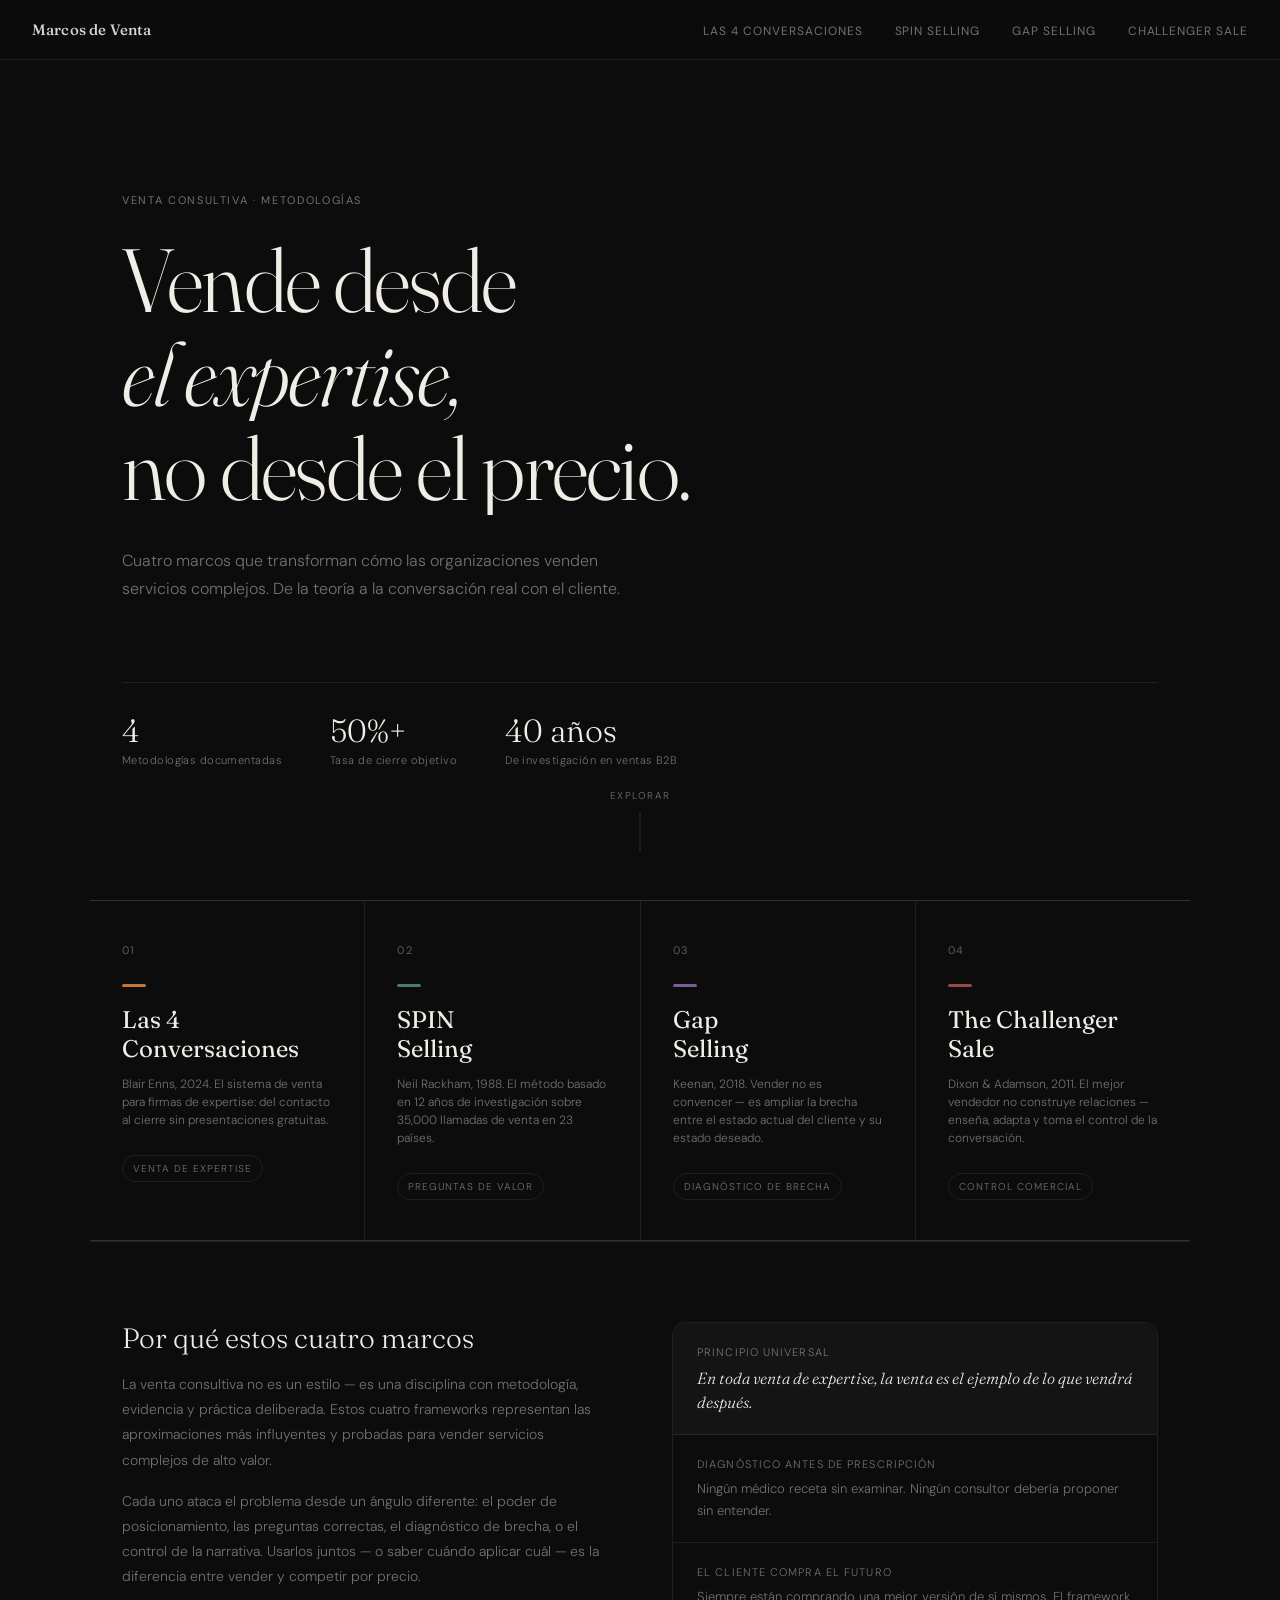
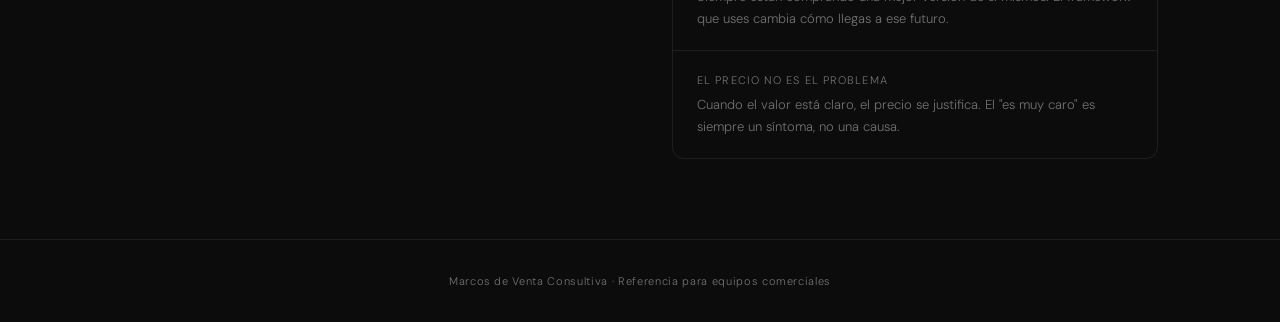
==== index.html @ 7e88c809 "Initial commit: 4 sales frameworks site" ====
<!DOCTYPE html>
<html lang="es">
<head>
<meta charset="UTF-8">
<meta name="viewport" content="width=device-width, initial-scale=1.0">
<title>Marcos de Venta Consultiva</title>
<link rel="stylesheet" href="styles.css">
<style>
.hero-line { display: block; overflow: hidden; }
@keyframes reveal { from { transform: translateY(100%); opacity: 0; } to { transform: translateY(0); opacity: 1; } }
.hero h1 .line1 { animation: reveal 0.9s cubic-bezier(0.16,1,0.3,1) 0.1s both; }
.hero h1 .line2 { animation: reveal 0.9s cubic-bezier(0.16,1,0.3,1) 0.25s both; }
.hero-desc { animation: reveal 0.9s cubic-bezier(0.16,1,0.3,1) 0.4s both; }
.frameworks-grid { animation: reveal 0.9s cubic-bezier(0.16,1,0.3,1) 0.5s both; }
@keyframes fadein { from { opacity: 0; } to { opacity: 1; } }
.hero-eyebrow { animation: fadein 1s ease 0s both; }
.c1 { background: #C4763A; }
.c2 { background: #4A7C6F; }
.c3 { background: #7C5C9A; }
.c4 { background: #A04444; }
.stat-row { display: flex; gap: 3rem; margin-top: 2rem; padding-top: 2rem; border-top: 1px solid var(--border); }
.stat-item {}
.stat-val { font-family: var(--font-display); font-size: 2rem; font-weight: 300; line-height: 1; margin-bottom: 4px; }
.stat-desc { font-size: 11px; color: var(--muted); letter-spacing: 0.04em; }
.scroll-hint { position: absolute; bottom: 3rem; left: 50%; transform: translateX(-50%); font-size: 10px; letter-spacing: 0.15em; text-transform: uppercase; color: var(--muted); display: flex; flex-direction: column; align-items: center; gap: 8px; animation: fadein 2s ease 1.5s both; }
.scroll-hint::after { content: ''; width: 1px; height: 40px; background: var(--faint); }
.intro-section { max-width: 1100px; margin: 0 auto; padding: 5rem 2rem; border-top: 1px solid var(--border); display: grid; grid-template-columns: 1fr 1fr; gap: 4rem; align-items: start; }
@media(max-width:700px){.intro-section{grid-template-columns:1fr;gap:2rem;}.stat-row{flex-direction:column;gap:1.5rem;}}
</style>
</head>
<body>
<nav>
  <span class="nav-logo">Marcos de Venta</span>
  <ul class="nav-links">
    <li><a href="4-conversaciones.html">Las 4 Conversaciones</a></li>
    <li><a href="spin.html">SPIN Selling</a></li>
    <li><a href="gap-selling.html">Gap Selling</a></li>
    <li><a href="challenger-sale.html">Challenger Sale</a></li>
  </ul>
</nav>
<main>
  <section class="hero">
    <p class="hero-eyebrow">Venta consultiva · Metodologías</p>
    <h1>
      <span class="hero-line"><span class="line1">Vende desde</span></span>
      <span class="hero-line"><span class="line2"><em>el expertise,</em></span></span>
      <span class="hero-line"><span class="line2">no desde el precio.</span></span>
    </h1>
    <p class="hero-desc">Cuatro marcos que transforman cómo las organizaciones venden servicios complejos. De la teoría a la conversación real con el cliente.</p>
    <div class="stat-row">
      <div class="stat-item"><div class="stat-val">4</div><div class="stat-desc">Metodologías documentadas</div></div>
      <div class="stat-item"><div class="stat-val">50%+</div><div class="stat-desc">Tasa de cierre objetivo</div></div>
      <div class="stat-item"><div class="stat-val">40 años</div><div class="stat-desc">De investigación en ventas B2B</div></div>
    </div>
    <span class="scroll-hint">Explorar</span>
  </section>

  <div class="frameworks-grid" style="max-width:1100px;margin:0 auto 0;border-left:none;border-right:none;border-radius:0;border-top:1px solid var(--border);border-bottom:1px solid var(--border);">
    <a class="framework-card" href="4-conversaciones.html">
      <p class="card-num">01</p>
      <div class="card-accent c1"></div>
      <h2 class="card-title">Las 4<br>Conversaciones</h2>
      <p class="card-subtitle">Blair Enns, 2024. El sistema de venta para firmas de expertise: del contacto al cierre sin presentaciones gratuitas.</p>
      <span class="card-tag">Venta de expertise</span>
    </a>
    <a class="framework-card" href="spin.html">
      <p class="card-num">02</p>
      <div class="card-accent c2"></div>
      <h2 class="card-title">SPIN<br>Selling</h2>
      <p class="card-subtitle">Neil Rackham, 1988. El método basado en 12 años de investigación sobre 35,000 llamadas de venta en 23 países.</p>
      <span class="card-tag">Preguntas de valor</span>
    </a>
    <a class="framework-card" href="gap-selling.html">
      <p class="card-num">03</p>
      <div class="card-accent c3"></div>
      <h2 class="card-title">Gap<br>Selling</h2>
      <p class="card-subtitle">Keenan, 2018. Vender no es convencer — es ampliar la brecha entre el estado actual del cliente y su estado deseado.</p>
      <span class="card-tag">Diagnóstico de brecha</span>
    </a>
    <a class="framework-card" href="challenger-sale.html">
      <p class="card-num">04</p>
      <div class="card-accent c4"></div>
      <h2 class="card-title">The Challenger<br>Sale</h2>
      <p class="card-subtitle">Dixon & Adamson, 2011. El mejor vendedor no construye relaciones — enseña, adapta y toma el control de la conversación.</p>
      <span class="card-tag">Control comercial</span>
    </a>
  </div>

  <section class="intro-section">
    <div>
      <h2 style="font-family:var(--font-display);font-size:1.75rem;font-weight:300;line-height:1.2;margin-bottom:1rem;">Por qué estos cuatro marcos</h2>
      <p class="prose">La venta consultiva no es un estilo — es una disciplina con metodología, evidencia y práctica deliberada. Estos cuatro frameworks representan las aproximaciones más influyentes y probadas para vender servicios complejos de alto valor.</p>
      <p class="prose">Cada uno ataca el problema desde un ángulo diferente: el poder de posicionamiento, las preguntas correctas, el diagnóstico de brecha, o el control de la narrativa. Usarlos juntos — o saber cuándo aplicar cuál — es la diferencia entre vender y competir por precio.</p>
    </div>
    <div>
      <div style="border:1px solid var(--border);border-radius:var(--radius-lg);overflow:hidden;">
        <div style="padding:1.25rem 1.5rem;border-bottom:1px solid var(--border);background:var(--bg2);">
          <p style="font-size:11px;letter-spacing:0.1em;text-transform:uppercase;color:var(--muted);margin-bottom:0.25rem;">Principio universal</p>
          <p style="font-family:var(--font-display);font-size:1rem;font-weight:300;font-style:italic;line-height:1.5;">En toda venta de expertise, la venta es el ejemplo de lo que vendrá después.</p>
        </div>
        <div style="padding:1.25rem 1.5rem;border-bottom:1px solid var(--border);">
          <p style="font-size:11px;letter-spacing:0.1em;text-transform:uppercase;color:var(--muted);margin-bottom:4px;">Diagnóstico antes de prescripción</p>
          <p style="font-size:13px;color:var(--muted);">Ningún médico receta sin examinar. Ningún consultor debería proponer sin entender.</p>
        </div>
        <div style="padding:1.25rem 1.5rem;border-bottom:1px solid var(--border);">
          <p style="font-size:11px;letter-spacing:0.1em;text-transform:uppercase;color:var(--muted);margin-bottom:4px;">El cliente compra el futuro</p>
          <p style="font-size:13px;color:var(--muted);">Siempre están comprando una mejor versión de sí mismos. El framework que uses cambia cómo llegas a ese futuro.</p>
        </div>
        <div style="padding:1.25rem 1.5rem;">
          <p style="font-size:11px;letter-spacing:0.1em;text-transform:uppercase;color:var(--muted);margin-bottom:4px;">El precio no es el problema</p>
          <p style="font-size:13px;color:var(--muted);">Cuando el valor está claro, el precio se justifica. El "es muy caro" es siempre un síntoma, no una causa.</p>
        </div>
      </div>
    </div>
  </section>
</main>
<footer>Marcos de Venta Consultiva · Referencia para equipos comerciales</footer>
</body>
</html>
---- styles.css ----
@import url('https://fonts.googleapis.com/css2?family=Fraunces:ital,opsz,wght@0,9..144,300;0,9..144,400;0,9..144,500;0,9..144,700;1,9..144,300;1,9..144,400&family=DM+Sans:wght@300;400;500&display=swap');

*, *::before, *::after { box-sizing: border-box; margin: 0; padding: 0; }

:root {
  --bg: #0C0C0C;
  --bg2: #141414;
  --bg3: #1C1C1C;
  --border: rgba(255,255,255,0.08);
  --text: #F0EDE6;
  --muted: rgba(240,237,230,0.45);
  --faint: rgba(240,237,230,0.15);
  --font-display: 'Fraunces', Georgia, serif;
  --font-body: 'DM Sans', system-ui, sans-serif;
  --radius: 6px;
  --radius-lg: 12px;
  --transition: 0.2s ease;
}

html { scroll-behavior: smooth; }

body {
  background: var(--bg);
  color: var(--text);
  font-family: var(--font-body);
  font-weight: 300;
  line-height: 1.7;
  min-height: 100vh;
  -webkit-font-smoothing: antialiased;
}

a { color: inherit; text-decoration: none; }

nav {
  position: fixed; top: 0; left: 0; right: 0; z-index: 100;
  background: rgba(12,12,12,0.92);
  backdrop-filter: blur(12px);
  border-bottom: 1px solid var(--border);
  padding: 0 2rem;
  height: 60px;
  display: flex; align-items: center; justify-content: space-between;
}

.nav-logo {
  font-family: var(--font-display);
  font-weight: 500;
  font-size: 15px;
  letter-spacing: 0.01em;
  opacity: 0.9;
}

.nav-links {
  display: flex; gap: 2rem; align-items: center;
  list-style: none;
}

.nav-links a {
  font-size: 12px;
  font-weight: 400;
  letter-spacing: 0.08em;
  text-transform: uppercase;
  color: var(--muted);
  transition: color var(--transition);
}
.nav-links a:hover, .nav-links a.active { color: var(--text); }

main { padding-top: 60px; }

.hero {
  min-height: calc(100vh - 60px);
  display: flex; flex-direction: column; justify-content: center;
  padding: 6rem 2rem;
  max-width: 1100px; margin: 0 auto;
  position: relative;
}

.hero-eyebrow {
  font-size: 11px;
  font-weight: 400;
  letter-spacing: 0.15em;
  text-transform: uppercase;
  color: var(--muted);
  margin-bottom: 1.5rem;
}

.hero h1 {
  font-family: var(--font-display);
  font-size: clamp(3rem, 7vw, 6.5rem);
  font-weight: 300;
  line-height: 1.05;
  letter-spacing: -0.02em;
  margin-bottom: 2rem;
  max-width: 900px;
}

.hero h1 em {
  font-style: italic;
  font-weight: 300;
}

.hero-desc {
  font-size: 16px;
  color: var(--muted);
  max-width: 540px;
  line-height: 1.7;
  margin-bottom: 3rem;
}

.divider {
  width: 40px; height: 1px;
  background: var(--faint);
  margin: 2rem 0;
}

.frameworks-grid {
  display: grid;
  grid-template-columns: repeat(auto-fit, minmax(240px, 1fr));
  gap: 1px;
  background: var(--border);
  border: 1px solid var(--border);
  border-radius: var(--radius-lg);
  overflow: hidden;
  margin: 4rem 0;
}

.framework-card {
  background: var(--bg);
  padding: 2.5rem 2rem;
  transition: background var(--transition);
  cursor: pointer;
  display: block;
}
.framework-card:hover { background: var(--bg2); }

.card-num {
  font-size: 11px;
  font-weight: 400;
  letter-spacing: 0.12em;
  text-transform: uppercase;
  margin-bottom: 1.5rem;
  opacity: 0.35;
}

.card-accent {
  width: 24px; height: 3px;
  border-radius: 2px;
  margin-bottom: 1.2rem;
}

.card-title {
  font-family: var(--font-display);
  font-size: 1.5rem;
  font-weight: 400;
  line-height: 1.2;
  margin-bottom: 0.75rem;
}

.card-subtitle {
  font-size: 12px;
  color: var(--muted);
  line-height: 1.5;
  margin-bottom: 1.5rem;
}

.card-tag {
  display: inline-block;
  font-size: 10px;
  letter-spacing: 0.1em;
  text-transform: uppercase;
  padding: 4px 10px;
  border-radius: 100px;
  border: 1px solid var(--border);
  color: var(--muted);
}

.page-hero {
  padding: 5rem 2rem 3rem;
  max-width: 900px; margin: 0 auto;
  border-bottom: 1px solid var(--border);
}

.page-eyebrow {
  font-size: 11px;
  font-weight: 400;
  letter-spacing: 0.15em;
  text-transform: uppercase;
  margin-bottom: 1rem;
}

.page-hero h1 {
  font-family: var(--font-display);
  font-size: clamp(2.5rem, 5vw, 4.5rem);
  font-weight: 300;
  line-height: 1.08;
  letter-spacing: -0.02em;
  margin-bottom: 1.5rem;
}

.page-hero h1 em { font-style: italic; }

.page-intro {
  font-size: 16px;
  color: var(--muted);
  max-width: 620px;
  line-height: 1.75;
}

.content {
  max-width: 900px; margin: 0 auto;
  padding: 0 2rem 6rem;
}

.principle-bar {
  padding: 2rem;
  border: 1px solid var(--border);
  border-radius: var(--radius-lg);
  margin: 3rem 0;
  background: var(--bg2);
}

.principle-label {
  font-size: 10px;
  letter-spacing: 0.12em;
  text-transform: uppercase;
  color: var(--muted);
  margin-bottom: 0.75rem;
  font-weight: 400;
}

.principle-text {
  font-family: var(--font-display);
  font-size: 1.3rem;
  font-weight: 300;
  font-style: italic;
  line-height: 1.5;
  color: var(--text);
}

.conversations {
  display: flex;
  flex-direction: column;
  gap: 1px;
  background: var(--border);
  border: 1px solid var(--border);
  border-radius: var(--radius-lg);
  overflow: hidden;
  margin: 2rem 0;
}

.conv-item {
  background: var(--bg);
  overflow: hidden;
}

.conv-toggle {
  width: 100%;
  display: flex; align-items: center; gap: 1.25rem;
  padding: 1.5rem 1.75rem;
  cursor: pointer;
  border: none; background: none; color: inherit;
  text-align: left;
  transition: background var(--transition);
}
.conv-toggle:hover { background: var(--bg2); }

.conv-number {
  width: 32px; height: 32px;
  border-radius: 50%;
  display: flex; align-items: center; justify-content: center;
  font-size: 12px; font-weight: 500;
  flex-shrink: 0;
}

.conv-meta { flex: 1; }
.conv-title-text {
  font-size: 15px; font-weight: 500;
  display: block; margin-bottom: 2px;
}
.conv-subtitle-text {
  font-size: 12px; color: var(--muted);
}

.conv-arrow {
  font-size: 10px; color: var(--muted);
  transition: transform 0.25s ease;
}
.conv-item.open .conv-arrow { transform: rotate(180deg); }

.conv-body {
  display: none;
  padding: 0 1.75rem 1.75rem 1.75rem;
  border-top: 1px solid var(--border);
}
.conv-item.open .conv-body { display: block; }

.section-header {
  font-size: 10px;
  letter-spacing: 0.12em;
  text-transform: uppercase;
  color: var(--muted);
  margin: 1.5rem 0 0.75rem;
  font-weight: 400;
}

.obj-block {
  background: var(--bg2);
  border-radius: var(--radius);
  padding: 1rem 1.25rem;
  font-size: 13px;
  line-height: 1.65;
  color: var(--text);
  margin-bottom: 0.5rem;
}

.steps-list { display: flex; flex-direction: column; gap: 0; }

.step-row {
  display: flex; gap: 1rem;
  padding-bottom: 1.25rem;
  position: relative;
}
.step-row:not(:last-child)::before {
  content: '';
  position: absolute; left: 9px; top: 20px; bottom: 0;
  width: 1px;
  background: var(--faint);
}

.step-dot {
  width: 20px; height: 20px;
  border-radius: 50%;
  background: var(--bg3);
  border: 1px solid var(--border);
  display: flex; align-items: center; justify-content: center;
  font-size: 10px; font-weight: 500; color: var(--muted);
  flex-shrink: 0; z-index: 1;
}

.step-content { padding-top: 1px; }
.step-name {
  font-size: 13px; font-weight: 500;
  margin-bottom: 3px; line-height: 1.4;
}
.step-desc { font-size: 12px; color: var(--muted); line-height: 1.6; }

.outcome-block {
  border-left: 2px solid;
  padding: 0.75rem 1rem;
  border-radius: 0;
  margin-top: 1rem;
}
.outcome-label {
  font-size: 10px; letter-spacing: 0.1em; text-transform: uppercase;
  margin-bottom: 0.4rem; font-weight: 400;
}
.outcome-text { font-size: 12px; line-height: 1.6; }

.warn-block {
  border-left: 2px solid rgba(234,179,8,0.5);
  background: rgba(234,179,8,0.05);
  padding: 0.75rem 1rem;
  border-radius: 0;
  margin-top: 0.75rem;
}
.warn-label {
  font-size: 10px; letter-spacing: 0.1em; text-transform: uppercase;
  margin-bottom: 0.4rem; font-weight: 400;
  color: rgba(234,179,8,0.7);
}
.warn-text { font-size: 12px; line-height: 1.6; color: var(--muted); }

.grid-2 {
  display: grid; grid-template-columns: 1fr 1fr; gap: 10px;
  margin: 0.75rem 0;
}
.grid-3 {
  display: grid; grid-template-columns: 1fr 1fr 1fr; gap: 8px;
  margin: 0.75rem 0;
}

.mini-card {
  background: var(--bg3);
  border-radius: var(--radius);
  padding: 0.85rem 1rem;
}
.mini-card-label {
  font-size: 10px; letter-spacing: 0.08em; text-transform: uppercase;
  color: var(--muted); margin-bottom: 4px; font-weight: 400;
}
.mini-card-title {
  font-size: 12px; font-weight: 500; margin-bottom: 3px; line-height: 1.3;
}
.mini-card-desc {
  font-size: 11px; color: var(--muted); line-height: 1.5;
}

.metrics-row {
  display: grid; grid-template-columns: repeat(3, 1fr); gap: 1px;
  background: var(--border); border: 1px solid var(--border);
  border-radius: var(--radius-lg); overflow: hidden;
  margin: 3rem 0;
}
.metric-cell {
  background: var(--bg2);
  padding: 1.75rem 1.5rem;
  text-align: center;
}
.metric-val {
  font-family: var(--font-display);
  font-size: 2.5rem;
  font-weight: 300;
  line-height: 1;
  margin-bottom: 0.5rem;
}
.metric-label { font-size: 11px; color: var(--muted); line-height: 1.5; }

.formula-block {
  font-family: 'DM Sans', monospace;
  font-size: 14px;
  background: var(--bg3);
  border: 1px solid var(--border);
  padding: 1.25rem 1.5rem;
  border-radius: var(--radius);
  margin: 1.5rem 0;
  line-height: 1.7;
  color: var(--text);
}

.mantra-block {
  font-family: var(--font-display);
  font-style: italic;
  font-size: 1rem;
  line-height: 1.9;
  color: var(--muted);
  padding: 1rem 1.5rem;
  border-left: 2px solid var(--faint);
  margin: 1.5rem 0;
}

.section-title {
  font-family: var(--font-display);
  font-size: 1.8rem;
  font-weight: 300;
  margin: 4rem 0 1.5rem;
  line-height: 1.2;
}

.prose {
  font-size: 14px; color: var(--muted); line-height: 1.8;
  margin-bottom: 1rem;
}

.tag-row { display: flex; gap: 6px; flex-wrap: wrap; margin: 1rem 0; }
.tag {
  font-size: 11px; letter-spacing: 0.06em; text-transform: uppercase;
  padding: 4px 10px; border-radius: 100px;
  border: 1px solid var(--border); color: var(--muted);
}

.back-link {
  display: inline-flex; align-items: center; gap: 8px;
  font-size: 12px; letter-spacing: 0.08em; text-transform: uppercase;
  color: var(--muted); margin-bottom: 2rem;
  transition: color var(--transition);
}
.back-link:hover { color: var(--text); }
.back-link::before { content: '←'; }

.nav-framework-links {
  display: flex; gap: 1.5rem; margin-top: 3rem; padding-top: 3rem;
  border-top: 1px solid var(--border);
}
.nav-framework-link {
  font-size: 12px; letter-spacing: 0.06em; text-transform: uppercase;
  color: var(--muted); transition: color var(--transition);
}
.nav-framework-link:hover { color: var(--text); }

footer {
  border-top: 1px solid var(--border);
  padding: 2rem;
  text-align: center;
  font-size: 11px; color: var(--muted);
  letter-spacing: 0.06em;
}

@media (max-width: 640px) {
  .frameworks-grid { grid-template-columns: 1fr; }
  .grid-2, .grid-3 { grid-template-columns: 1fr; }
  .metrics-row { grid-template-columns: 1fr; }
  .nav-links { display: none; }
}
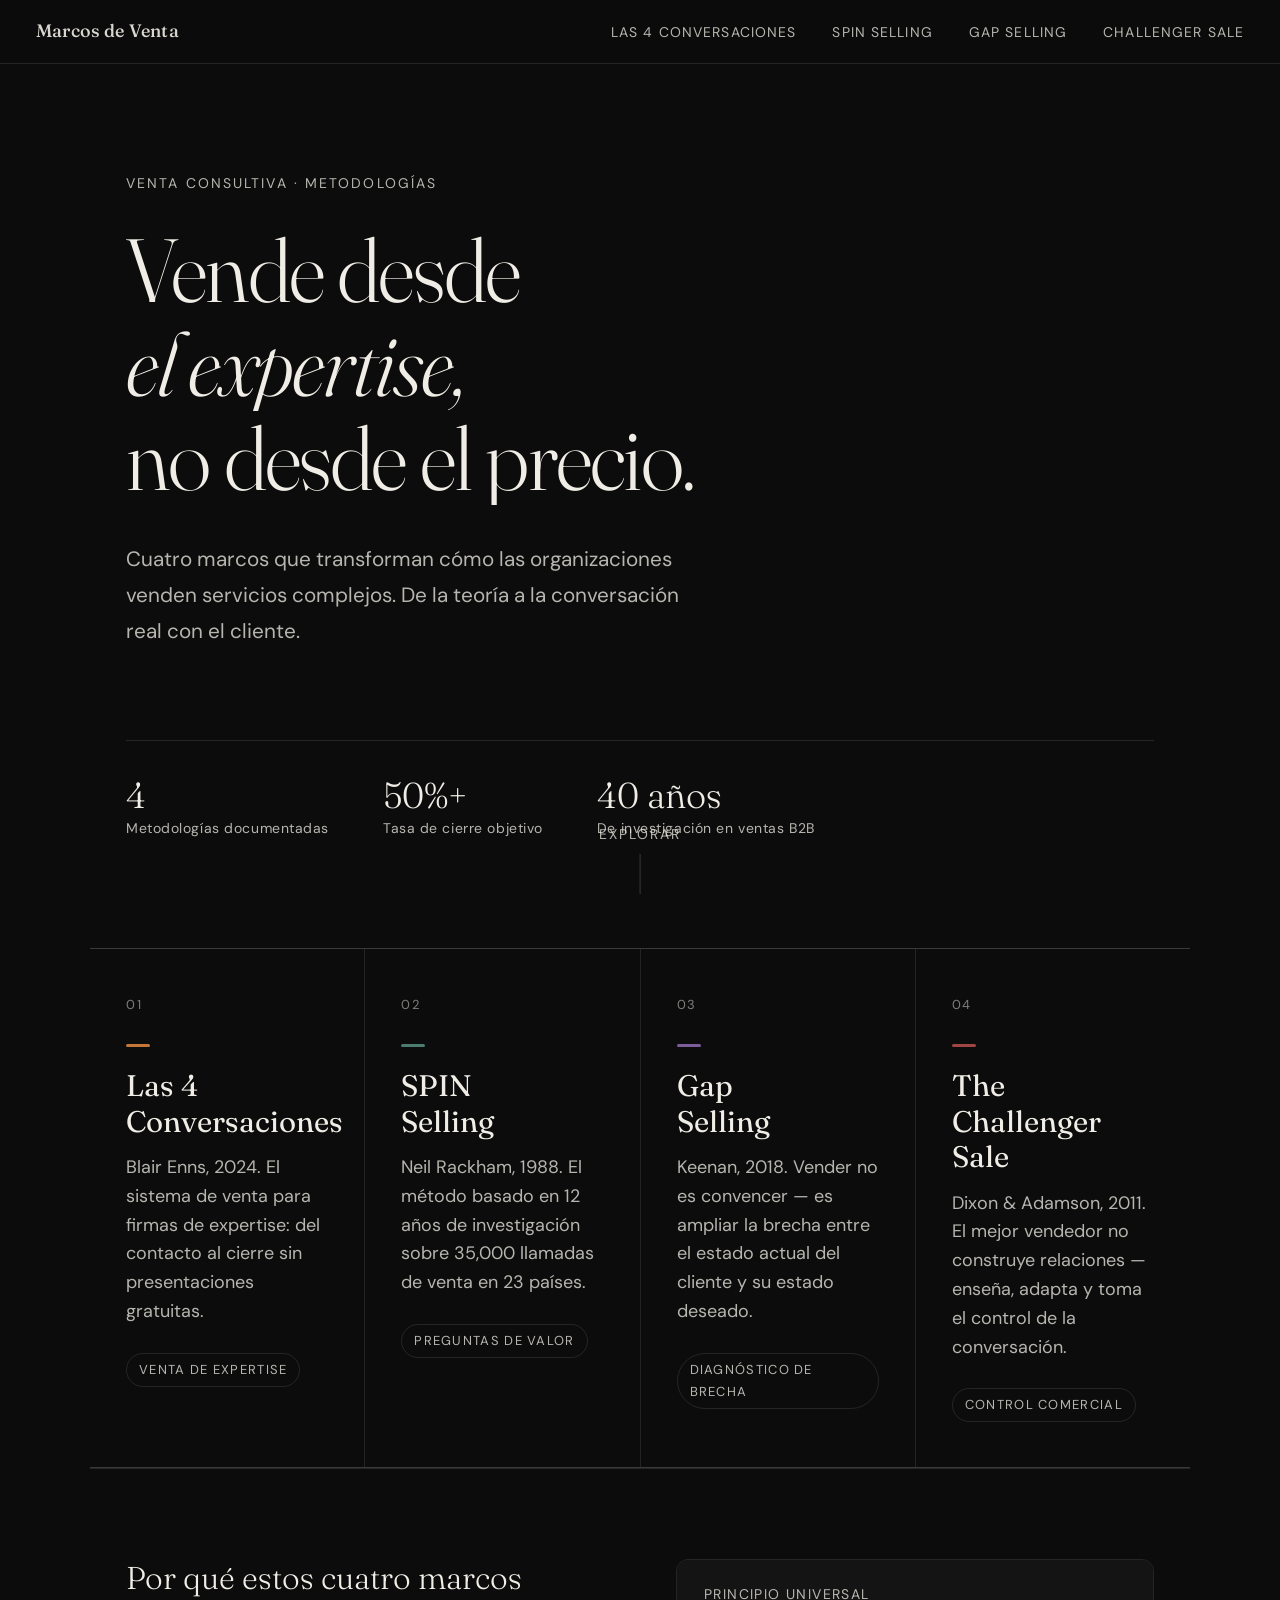
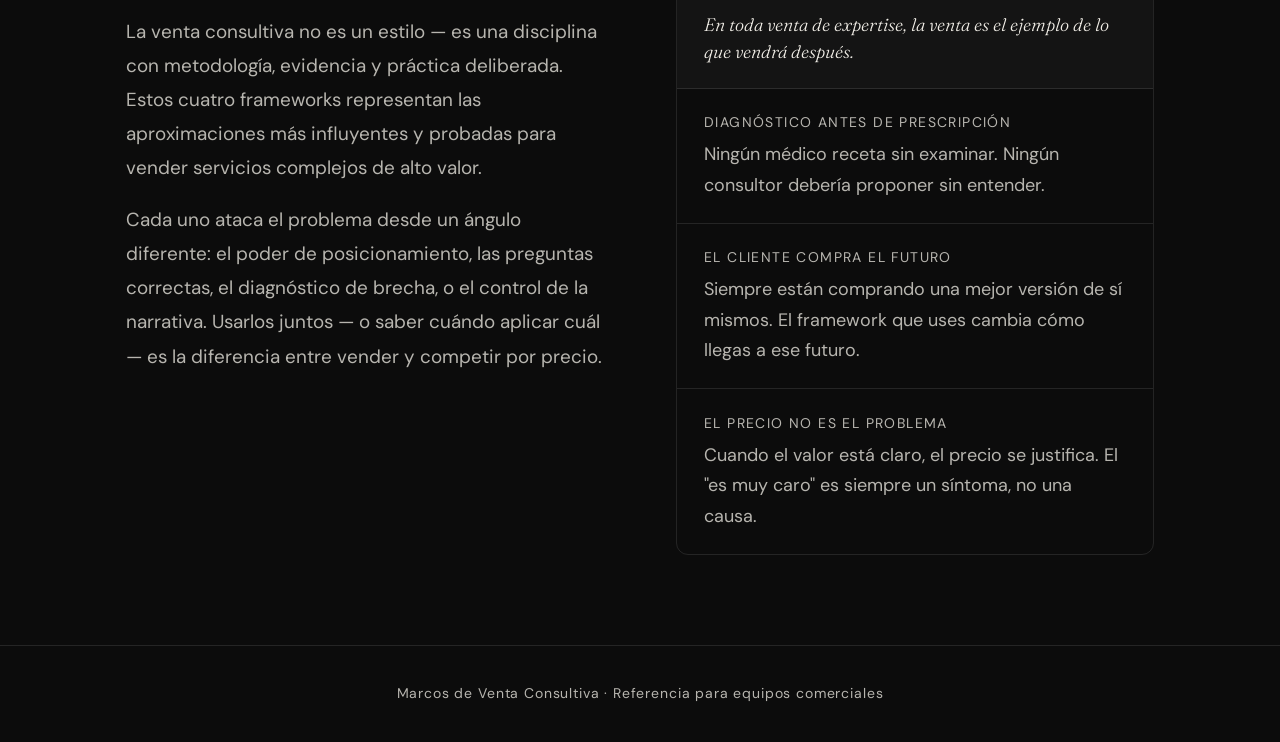
==== commit c526ae0f: "Fix small inline font sizes across all HTML pages Replace hardcoded 10-13px inline styles in all 5 H" ====
--- a/index.html
+++ b/index.html
@@ -21,8 +21,8 @@
 .stat-row { display: flex; gap: 3rem; margin-top: 2rem; padding-top: 2rem; border-top: 1px solid var(--border); }
 .stat-item {}
 .stat-val { font-family: var(--font-display); font-size: 2rem; font-weight: 300; line-height: 1; margin-bottom: 4px; }
-.stat-desc { font-size: 11px; color: var(--muted); letter-spacing: 0.04em; }
-.scroll-hint { position: absolute; bottom: 3rem; left: 50%; transform: translateX(-50%); font-size: 10px; letter-spacing: 0.15em; text-transform: uppercase; color: var(--muted); display: flex; flex-direction: column; align-items: center; gap: 8px; animation: fadein 2s ease 1.5s both; }
+.stat-desc { font-size: 14px; color: var(--muted); letter-spacing: 0.04em; }
+.scroll-hint { position: absolute; bottom: 3rem; left: 50%; transform: translateX(-50%); font-size: 14px; letter-spacing: 0.15em; text-transform: uppercase; color: var(--muted); display: flex; flex-direction: column; align-items: center; gap: 8px; animation: fadein 2s ease 1.5s both; }
 .scroll-hint::after { content: ''; width: 1px; height: 40px; background: var(--faint); }
 .intro-section { max-width: 1100px; margin: 0 auto; padding: 5rem 2rem; border-top: 1px solid var(--border); display: grid; grid-template-columns: 1fr 1fr; gap: 4rem; align-items: start; }
 @media(max-width:700px){.intro-section{grid-template-columns:1fr;gap:2rem;}.stat-row{flex-direction:column;gap:1.5rem;}}
@@ -95,20 +95,20 @@
     <div>
       <div style="border:1px solid var(--border);border-radius:var(--radius-lg);overflow:hidden;">
         <div style="padding:1.25rem 1.5rem;border-bottom:1px solid var(--border);background:var(--bg2);">
-          <p style="font-size:11px;letter-spacing:0.1em;text-transform:uppercase;color:var(--muted);margin-bottom:0.25rem;">Principio universal</p>
+          <p style="font-size:14px;letter-spacing:0.1em;text-transform:uppercase;color:var(--muted);margin-bottom:0.25rem;">Principio universal</p>
           <p style="font-family:var(--font-display);font-size:1rem;font-weight:300;font-style:italic;line-height:1.5;">En toda venta de expertise, la venta es el ejemplo de lo que vendrá después.</p>
         </div>
         <div style="padding:1.25rem 1.5rem;border-bottom:1px solid var(--border);">
-          <p style="font-size:11px;letter-spacing:0.1em;text-transform:uppercase;color:var(--muted);margin-bottom:4px;">Diagnóstico antes de prescripción</p>
-          <p style="font-size:13px;color:var(--muted);">Ningún médico receta sin examinar. Ningún consultor debería proponer sin entender.</p>
+          <p style="font-size:14px;letter-spacing:0.1em;text-transform:uppercase;color:var(--muted);margin-bottom:4px;">Diagnóstico antes de prescripción</p>
+          <p style="font-size:1rem;color:var(--muted);">Ningún médico receta sin examinar. Ningún consultor debería proponer sin entender.</p>
         </div>
         <div style="padding:1.25rem 1.5rem;border-bottom:1px solid var(--border);">
-          <p style="font-size:11px;letter-spacing:0.1em;text-transform:uppercase;color:var(--muted);margin-bottom:4px;">El cliente compra el futuro</p>
-          <p style="font-size:13px;color:var(--muted);">Siempre están comprando una mejor versión de sí mismos. El framework que uses cambia cómo llegas a ese futuro.</p>
+          <p style="font-size:14px;letter-spacing:0.1em;text-transform:uppercase;color:var(--muted);margin-bottom:4px;">El cliente compra el futuro</p>
+          <p style="font-size:1rem;color:var(--muted);">Siempre están comprando una mejor versión de sí mismos. El framework que uses cambia cómo llegas a ese futuro.</p>
         </div>
         <div style="padding:1.25rem 1.5rem;">
-          <p style="font-size:11px;letter-spacing:0.1em;text-transform:uppercase;color:var(--muted);margin-bottom:4px;">El precio no es el problema</p>
-          <p style="font-size:13px;color:var(--muted);">Cuando el valor está claro, el precio se justifica. El "es muy caro" es siempre un síntoma, no una causa.</p>
+          <p style="font-size:14px;letter-spacing:0.1em;text-transform:uppercase;color:var(--muted);margin-bottom:4px;">El precio no es el problema</p>
+          <p style="font-size:1rem;color:var(--muted);">Cuando el valor está claro, el precio se justifica. El "es muy caro" es siempre un síntoma, no una causa.</p>
         </div>
       </div>
     </div>
--- a/styles.css
+++ b/styles.css
@@ -6,10 +6,10 @@
   --bg: #0C0C0C;
   --bg2: #141414;
   --bg3: #1C1C1C;
-  --border: rgba(255,255,255,0.08);
+  --border: rgba(255,255,255,0.10);
   --text: #F0EDE6;
-  --muted: rgba(240,237,230,0.45);
-  --faint: rgba(240,237,230,0.15);
+  --muted: rgba(240,237,230,0.75);
+  --faint: rgba(240,237,230,0.20);
   --font-display: 'Fraunces', Georgia, serif;
   --font-body: 'DM Sans', system-ui, sans-serif;
   --radius: 6px;
@@ -17,13 +17,13 @@
   --transition: 0.2s ease;
 }
 
-html { scroll-behavior: smooth; }
+html { scroll-behavior: smooth; font-size: 18px; }
 
 body {
   background: var(--bg);
   color: var(--text);
   font-family: var(--font-body);
-  font-weight: 300;
+  font-weight: 400;
   line-height: 1.7;
   min-height: 100vh;
   -webkit-font-smoothing: antialiased;
@@ -37,14 +37,14 @@
   backdrop-filter: blur(12px);
   border-bottom: 1px solid var(--border);
   padding: 0 2rem;
-  height: 60px;
+  height: 64px;
   display: flex; align-items: center; justify-content: space-between;
 }
 
 .nav-logo {
   font-family: var(--font-display);
   font-weight: 500;
-  font-size: 15px;
+  font-size: 18px;
   letter-spacing: 0.01em;
   opacity: 0.9;
 }
@@ -55,7 +55,7 @@
 }
 
 .nav-links a {
-  font-size: 12px;
+  font-size: 14px;
   font-weight: 400;
   letter-spacing: 0.08em;
   text-transform: uppercase;
@@ -64,10 +64,10 @@
 }
 .nav-links a:hover, .nav-links a.active { color: var(--text); }
 
-main { padding-top: 60px; }
+main { padding-top: 64px; }
 
 .hero {
-  min-height: calc(100vh - 60px);
+  min-height: calc(100vh - 64px);
   display: flex; flex-direction: column; justify-content: center;
   padding: 6rem 2rem;
   max-width: 1100px; margin: 0 auto;
@@ -75,7 +75,7 @@
 }
 
 .hero-eyebrow {
-  font-size: 11px;
+  font-size: 14px;
   font-weight: 400;
   letter-spacing: 0.15em;
   text-transform: uppercase;
@@ -99,10 +99,10 @@
 }
 
 .hero-desc {
-  font-size: 16px;
-  color: var(--muted);
-  max-width: 540px;
-  line-height: 1.7;
+  font-size: 1.15rem;
+  color: var(--muted);
+  max-width: 580px;
+  line-height: 1.75;
   margin-bottom: 3rem;
 }
 
@@ -114,7 +114,7 @@
 
 .frameworks-grid {
   display: grid;
-  grid-template-columns: repeat(auto-fit, minmax(240px, 1fr));
+  grid-template-columns: repeat(auto-fit, minmax(260px, 1fr));
   gap: 1px;
   background: var(--border);
   border: 1px solid var(--border);
@@ -133,12 +133,12 @@
 .framework-card:hover { background: var(--bg2); }
 
 .card-num {
-  font-size: 11px;
+  font-size: 13px;
   font-weight: 400;
   letter-spacing: 0.12em;
   text-transform: uppercase;
   margin-bottom: 1.5rem;
-  opacity: 0.35;
+  opacity: 0.5;
 }
 
 .card-accent {
@@ -149,25 +149,25 @@
 
 .card-title {
   font-family: var(--font-display);
-  font-size: 1.5rem;
+  font-size: 1.65rem;
   font-weight: 400;
   line-height: 1.2;
   margin-bottom: 0.75rem;
 }
 
 .card-subtitle {
-  font-size: 12px;
-  color: var(--muted);
-  line-height: 1.5;
+  font-size: 1rem;
+  color: var(--muted);
+  line-height: 1.6;
   margin-bottom: 1.5rem;
 }
 
 .card-tag {
   display: inline-block;
-  font-size: 10px;
+  font-size: 13px;
   letter-spacing: 0.1em;
   text-transform: uppercase;
-  padding: 4px 10px;
+  padding: 5px 12px;
   border-radius: 100px;
   border: 1px solid var(--border);
   color: var(--muted);
@@ -180,7 +180,7 @@
 }
 
 .page-eyebrow {
-  font-size: 11px;
+  font-size: 14px;
   font-weight: 400;
   letter-spacing: 0.15em;
   text-transform: uppercase;
@@ -199,7 +199,7 @@
 .page-hero h1 em { font-style: italic; }
 
 .page-intro {
-  font-size: 16px;
+  font-size: 1.15rem;
   color: var(--muted);
   max-width: 620px;
   line-height: 1.75;
@@ -219,7 +219,7 @@
 }
 
 .principle-label {
-  font-size: 10px;
+  font-size: 13px;
   letter-spacing: 0.12em;
   text-transform: uppercase;
   color: var(--muted);
@@ -229,7 +229,7 @@
 
 .principle-text {
   font-family: var(--font-display);
-  font-size: 1.3rem;
+  font-size: 1.5rem;
   font-weight: 300;
   font-style: italic;
   line-height: 1.5;
@@ -264,24 +264,24 @@
 .conv-toggle:hover { background: var(--bg2); }
 
 .conv-number {
-  width: 32px; height: 32px;
+  width: 36px; height: 36px;
   border-radius: 50%;
   display: flex; align-items: center; justify-content: center;
-  font-size: 12px; font-weight: 500;
+  font-size: 14px; font-weight: 500;
   flex-shrink: 0;
 }
 
 .conv-meta { flex: 1; }
 .conv-title-text {
-  font-size: 15px; font-weight: 500;
+  font-size: 1.1rem; font-weight: 500;
   display: block; margin-bottom: 2px;
 }
 .conv-subtitle-text {
+  font-size: 0.9rem; color: var(--muted);
+}
+
+.conv-arrow {
   font-size: 12px; color: var(--muted);
-}
-
-.conv-arrow {
-  font-size: 10px; color: var(--muted);
   transition: transform 0.25s ease;
 }
 .conv-item.open .conv-arrow { transform: rotate(180deg); }
@@ -294,7 +294,7 @@
 .conv-item.open .conv-body { display: block; }
 
 .section-header {
-  font-size: 10px;
+  font-size: 13px;
   letter-spacing: 0.12em;
   text-transform: uppercase;
   color: var(--muted);
@@ -305,8 +305,8 @@
 .obj-block {
   background: var(--bg2);
   border-radius: var(--radius);
-  padding: 1rem 1.25rem;
-  font-size: 13px;
+  padding: 1.25rem 1.5rem;
+  font-size: 1rem;
   line-height: 1.65;
   color: var(--text);
   margin-bottom: 0.5rem;
@@ -321,27 +321,27 @@
 }
 .step-row:not(:last-child)::before {
   content: '';
-  position: absolute; left: 9px; top: 20px; bottom: 0;
+  position: absolute; left: 11px; top: 22px; bottom: 0;
   width: 1px;
   background: var(--faint);
 }
 
 .step-dot {
-  width: 20px; height: 20px;
+  width: 24px; height: 24px;
   border-radius: 50%;
   background: var(--bg3);
   border: 1px solid var(--border);
   display: flex; align-items: center; justify-content: center;
-  font-size: 10px; font-weight: 500; color: var(--muted);
+  font-size: 11px; font-weight: 500; color: var(--muted);
   flex-shrink: 0; z-index: 1;
 }
 
 .step-content { padding-top: 1px; }
 .step-name {
-  font-size: 13px; font-weight: 500;
+  font-size: 1rem; font-weight: 500;
   margin-bottom: 3px; line-height: 1.4;
 }
-.step-desc { font-size: 12px; color: var(--muted); line-height: 1.6; }
+.step-desc { font-size: 1rem; color: var(--muted); line-height: 1.6; }
 
 .outcome-block {
   border-left: 2px solid;
@@ -350,10 +350,10 @@
   margin-top: 1rem;
 }
 .outcome-label {
-  font-size: 10px; letter-spacing: 0.1em; text-transform: uppercase;
+  font-size: 12px; letter-spacing: 0.1em; text-transform: uppercase;
   margin-bottom: 0.4rem; font-weight: 400;
 }
-.outcome-text { font-size: 12px; line-height: 1.6; }
+.outcome-text { font-size: 0.95rem; line-height: 1.6; }
 
 .warn-block {
   border-left: 2px solid rgba(234,179,8,0.5);
@@ -363,11 +363,11 @@
   margin-top: 0.75rem;
 }
 .warn-label {
-  font-size: 10px; letter-spacing: 0.1em; text-transform: uppercase;
+  font-size: 12px; letter-spacing: 0.1em; text-transform: uppercase;
   margin-bottom: 0.4rem; font-weight: 400;
   color: rgba(234,179,8,0.7);
 }
-.warn-text { font-size: 12px; line-height: 1.6; color: var(--muted); }
+.warn-text { font-size: 0.95rem; line-height: 1.6; color: var(--muted); }
 
 .grid-2 {
   display: grid; grid-template-columns: 1fr 1fr; gap: 10px;
@@ -381,17 +381,17 @@
 .mini-card {
   background: var(--bg3);
   border-radius: var(--radius);
-  padding: 0.85rem 1rem;
+  padding: 1rem 1.15rem;
 }
 .mini-card-label {
-  font-size: 10px; letter-spacing: 0.08em; text-transform: uppercase;
+  font-size: 12px; letter-spacing: 0.08em; text-transform: uppercase;
   color: var(--muted); margin-bottom: 4px; font-weight: 400;
 }
 .mini-card-title {
-  font-size: 12px; font-weight: 500; margin-bottom: 3px; line-height: 1.3;
+  font-size: 0.95rem; font-weight: 500; margin-bottom: 3px; line-height: 1.3;
 }
 .mini-card-desc {
-  font-size: 11px; color: var(--muted); line-height: 1.5;
+  font-size: 0.9rem; color: var(--muted); line-height: 1.5;
 }
 
 .metrics-row {
@@ -402,21 +402,21 @@
 }
 .metric-cell {
   background: var(--bg2);
-  padding: 1.75rem 1.5rem;
+  padding: 2rem 1.5rem;
   text-align: center;
 }
 .metric-val {
   font-family: var(--font-display);
-  font-size: 2.5rem;
+  font-size: 2.75rem;
   font-weight: 300;
   line-height: 1;
   margin-bottom: 0.5rem;
 }
-.metric-label { font-size: 11px; color: var(--muted); line-height: 1.5; }
+.metric-label { font-size: 0.85rem; color: var(--muted); line-height: 1.5; }
 
 .formula-block {
   font-family: 'DM Sans', monospace;
-  font-size: 14px;
+  font-size: 1rem;
   background: var(--bg3);
   border: 1px solid var(--border);
   padding: 1.25rem 1.5rem;
@@ -429,7 +429,7 @@
 .mantra-block {
   font-family: var(--font-display);
   font-style: italic;
-  font-size: 1rem;
+  font-size: 1.2rem;
   line-height: 1.9;
   color: var(--muted);
   padding: 1rem 1.5rem;
@@ -439,27 +439,27 @@
 
 .section-title {
   font-family: var(--font-display);
-  font-size: 1.8rem;
+  font-size: 2rem;
   font-weight: 300;
   margin: 4rem 0 1.5rem;
   line-height: 1.2;
 }
 
 .prose {
-  font-size: 14px; color: var(--muted); line-height: 1.8;
+  font-size: 1.05rem; color: var(--muted); line-height: 1.8;
   margin-bottom: 1rem;
 }
 
 .tag-row { display: flex; gap: 6px; flex-wrap: wrap; margin: 1rem 0; }
 .tag {
-  font-size: 11px; letter-spacing: 0.06em; text-transform: uppercase;
-  padding: 4px 10px; border-radius: 100px;
+  font-size: 13px; letter-spacing: 0.06em; text-transform: uppercase;
+  padding: 5px 12px; border-radius: 100px;
   border: 1px solid var(--border); color: var(--muted);
 }
 
 .back-link {
   display: inline-flex; align-items: center; gap: 8px;
-  font-size: 12px; letter-spacing: 0.08em; text-transform: uppercase;
+  font-size: 15px; letter-spacing: 0.08em; text-transform: uppercase;
   color: var(--muted); margin-bottom: 2rem;
   transition: color var(--transition);
 }
@@ -471,7 +471,7 @@
   border-top: 1px solid var(--border);
 }
 .nav-framework-link {
-  font-size: 12px; letter-spacing: 0.06em; text-transform: uppercase;
+  font-size: 15px; letter-spacing: 0.06em; text-transform: uppercase;
   color: var(--muted); transition: color var(--transition);
 }
 .nav-framework-link:hover { color: var(--text); }
@@ -480,7 +480,7 @@
   border-top: 1px solid var(--border);
   padding: 2rem;
   text-align: center;
-  font-size: 11px; color: var(--muted);
+  font-size: 14px; color: var(--muted);
   letter-spacing: 0.06em;
 }
 
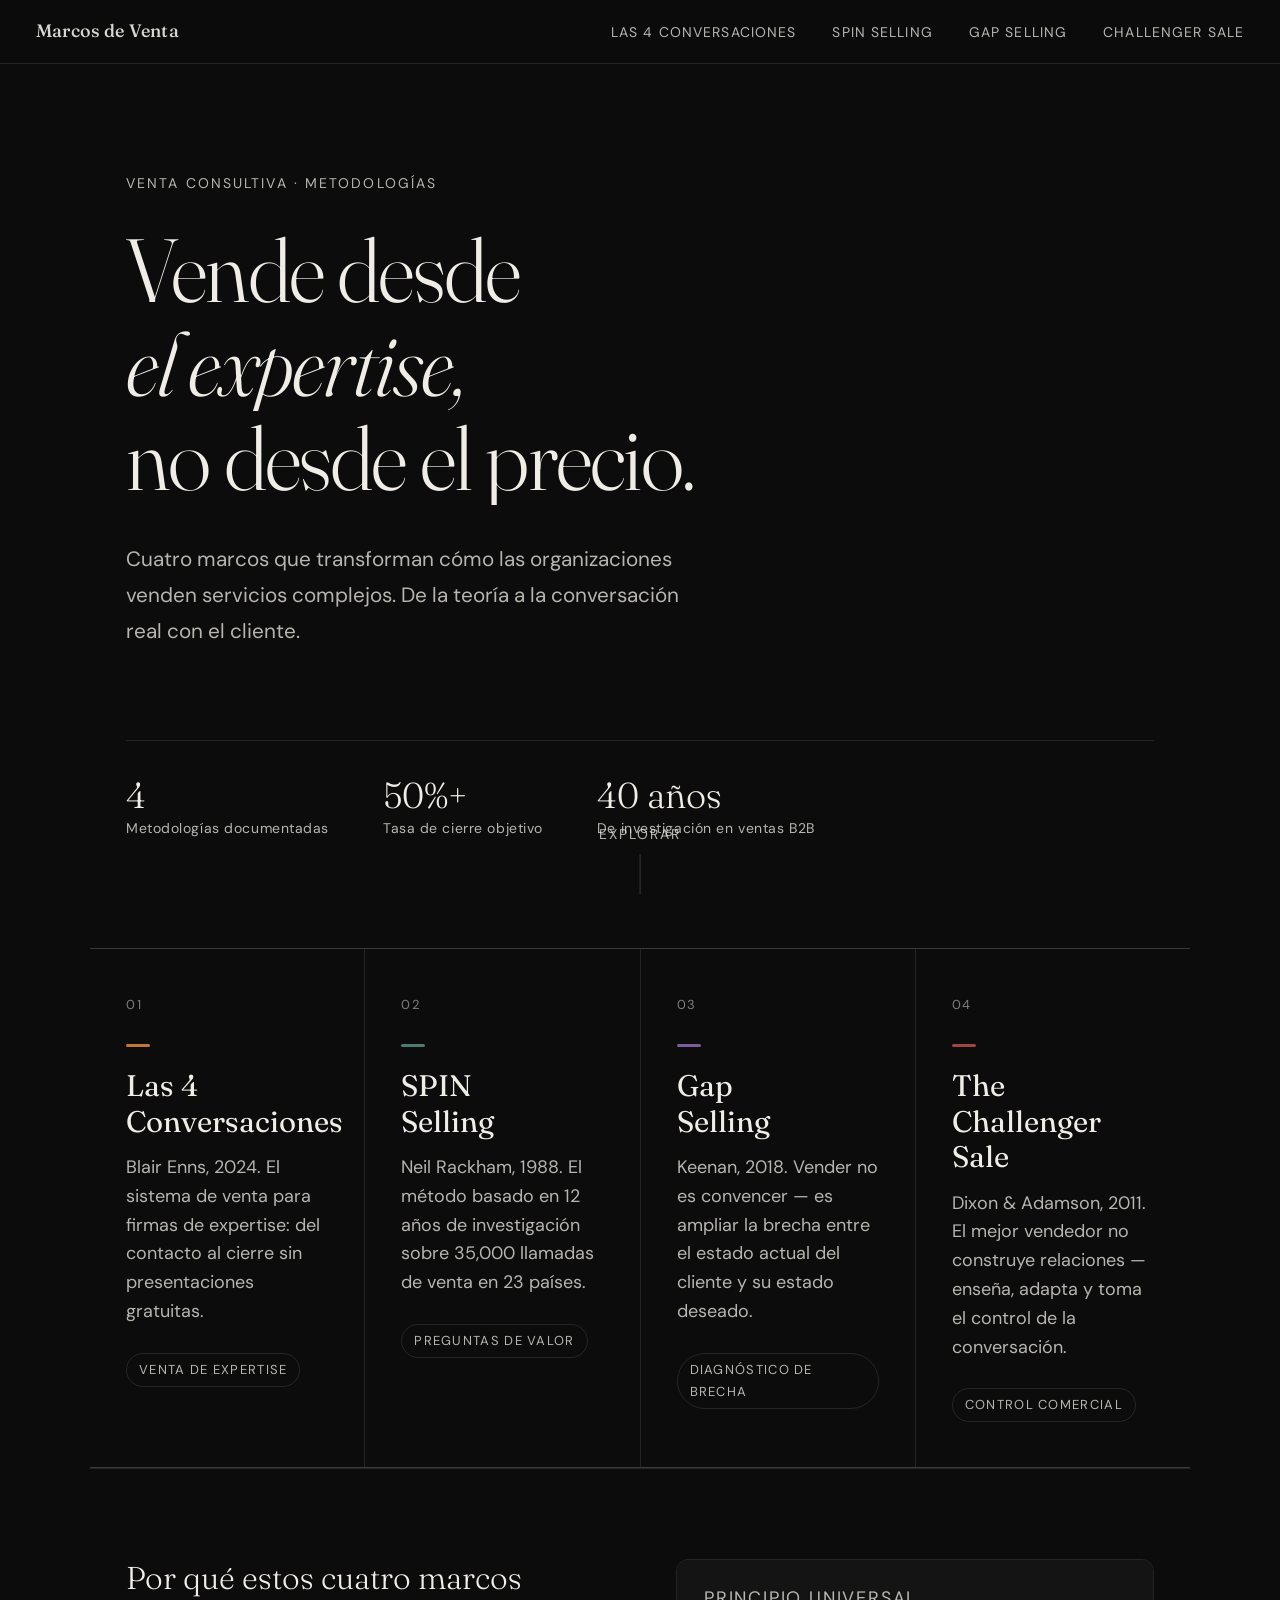
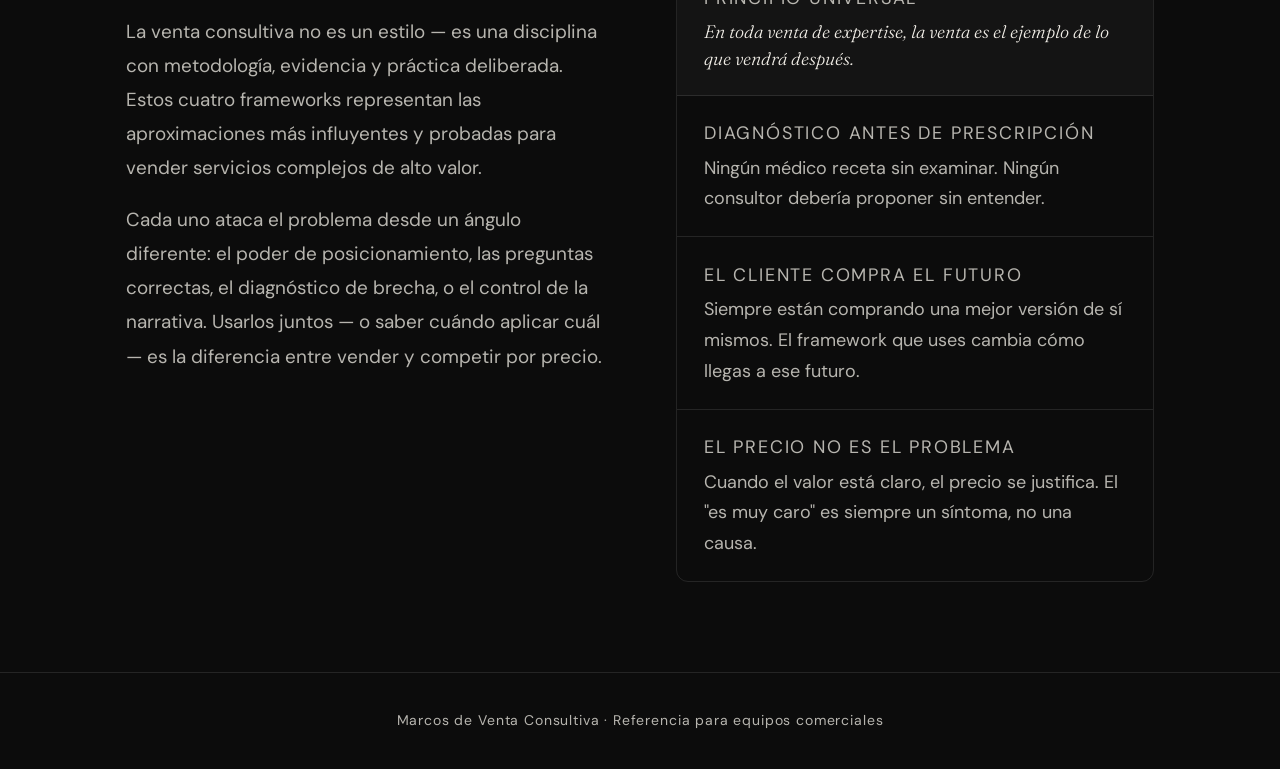
==== commit c5dcb1a8: "Bump remaining 14px inline text to 1rem (18px) across all pages Catches paragraph text that was stil" ====
--- a/index.html
+++ b/index.html
@@ -95,19 +95,19 @@
     <div>
       <div style="border:1px solid var(--border);border-radius:var(--radius-lg);overflow:hidden;">
         <div style="padding:1.25rem 1.5rem;border-bottom:1px solid var(--border);background:var(--bg2);">
-          <p style="font-size:14px;letter-spacing:0.1em;text-transform:uppercase;color:var(--muted);margin-bottom:0.25rem;">Principio universal</p>
+          <p style="font-size:1rem;letter-spacing:0.1em;text-transform:uppercase;color:var(--muted);margin-bottom:0.25rem;">Principio universal</p>
           <p style="font-family:var(--font-display);font-size:1rem;font-weight:300;font-style:italic;line-height:1.5;">En toda venta de expertise, la venta es el ejemplo de lo que vendrá después.</p>
         </div>
         <div style="padding:1.25rem 1.5rem;border-bottom:1px solid var(--border);">
-          <p style="font-size:14px;letter-spacing:0.1em;text-transform:uppercase;color:var(--muted);margin-bottom:4px;">Diagnóstico antes de prescripción</p>
+          <p style="font-size:1rem;letter-spacing:0.1em;text-transform:uppercase;color:var(--muted);margin-bottom:4px;">Diagnóstico antes de prescripción</p>
           <p style="font-size:1rem;color:var(--muted);">Ningún médico receta sin examinar. Ningún consultor debería proponer sin entender.</p>
         </div>
         <div style="padding:1.25rem 1.5rem;border-bottom:1px solid var(--border);">
-          <p style="font-size:14px;letter-spacing:0.1em;text-transform:uppercase;color:var(--muted);margin-bottom:4px;">El cliente compra el futuro</p>
+          <p style="font-size:1rem;letter-spacing:0.1em;text-transform:uppercase;color:var(--muted);margin-bottom:4px;">El cliente compra el futuro</p>
           <p style="font-size:1rem;color:var(--muted);">Siempre están comprando una mejor versión de sí mismos. El framework que uses cambia cómo llegas a ese futuro.</p>
         </div>
         <div style="padding:1.25rem 1.5rem;">
-          <p style="font-size:14px;letter-spacing:0.1em;text-transform:uppercase;color:var(--muted);margin-bottom:4px;">El precio no es el problema</p>
+          <p style="font-size:1rem;letter-spacing:0.1em;text-transform:uppercase;color:var(--muted);margin-bottom:4px;">El precio no es el problema</p>
           <p style="font-size:1rem;color:var(--muted);">Cuando el valor está claro, el precio se justifica. El "es muy caro" es siempre un síntoma, no una causa.</p>
         </div>
       </div>
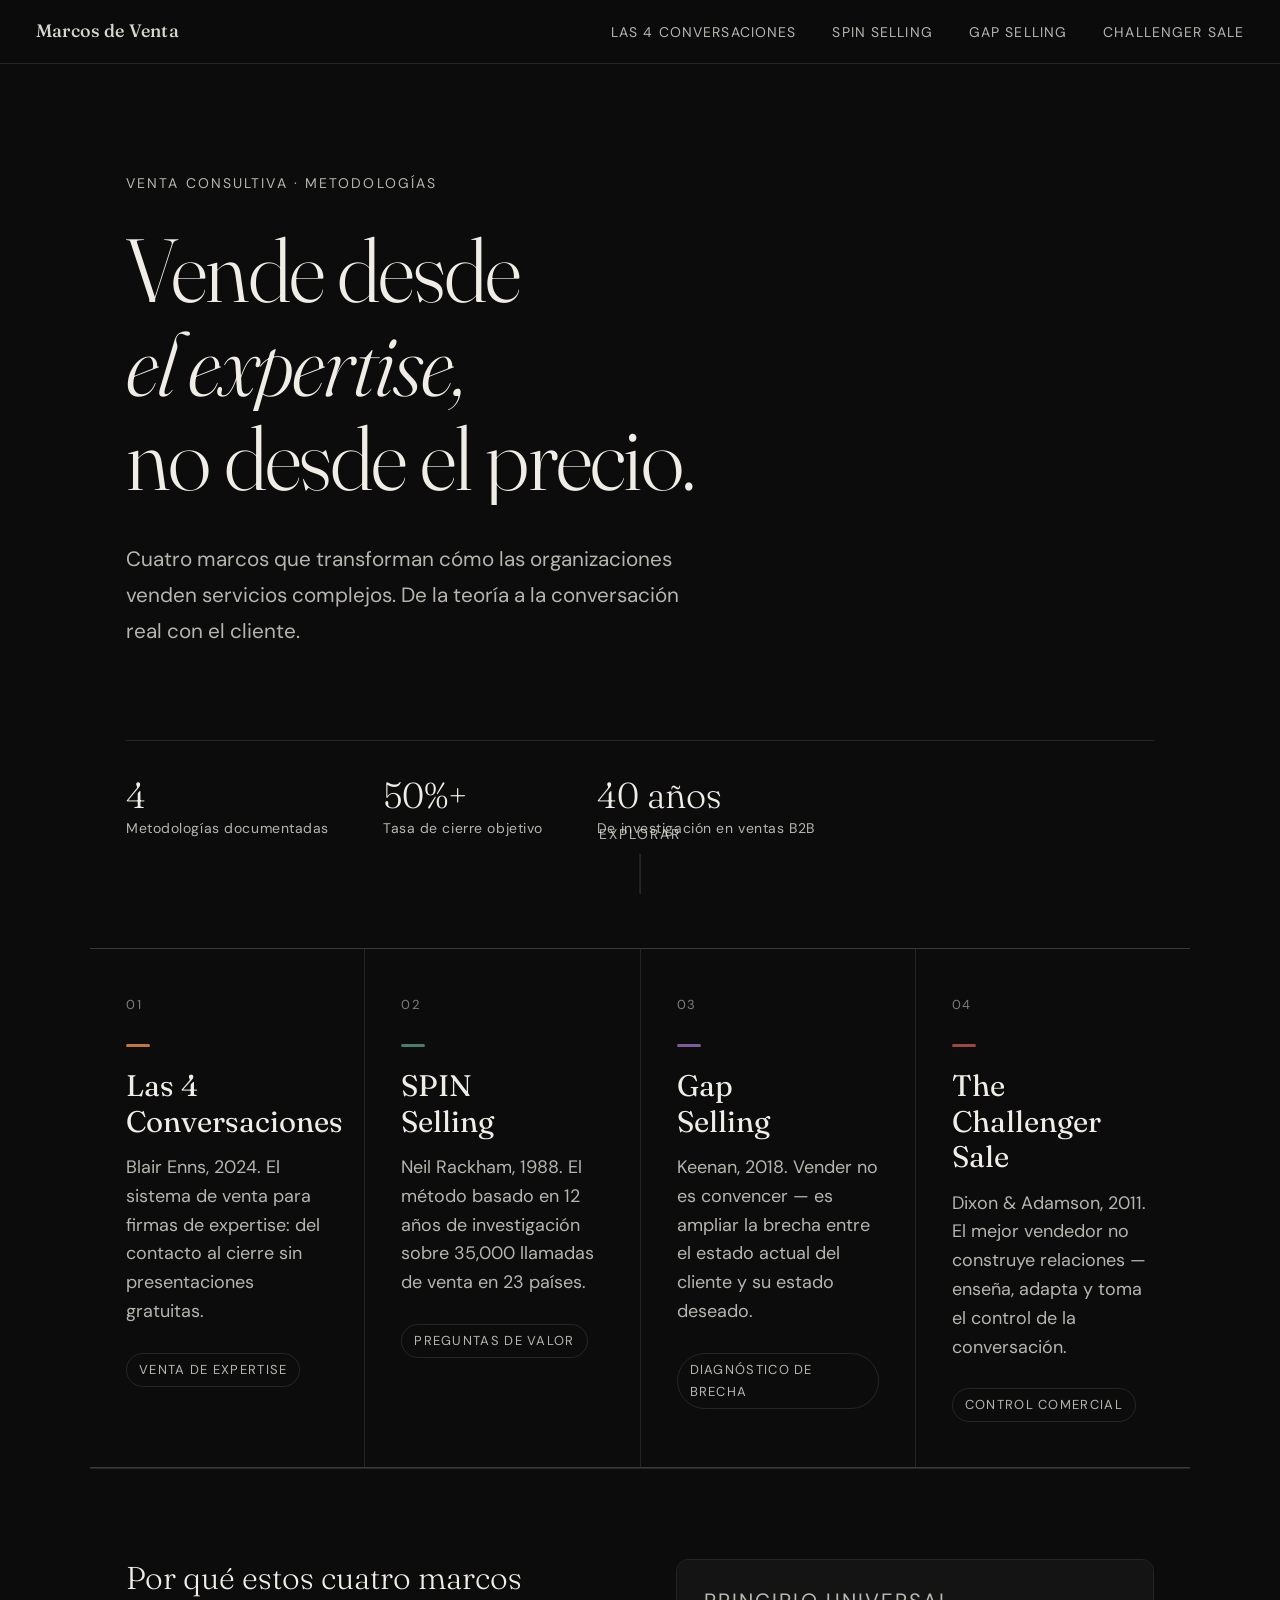
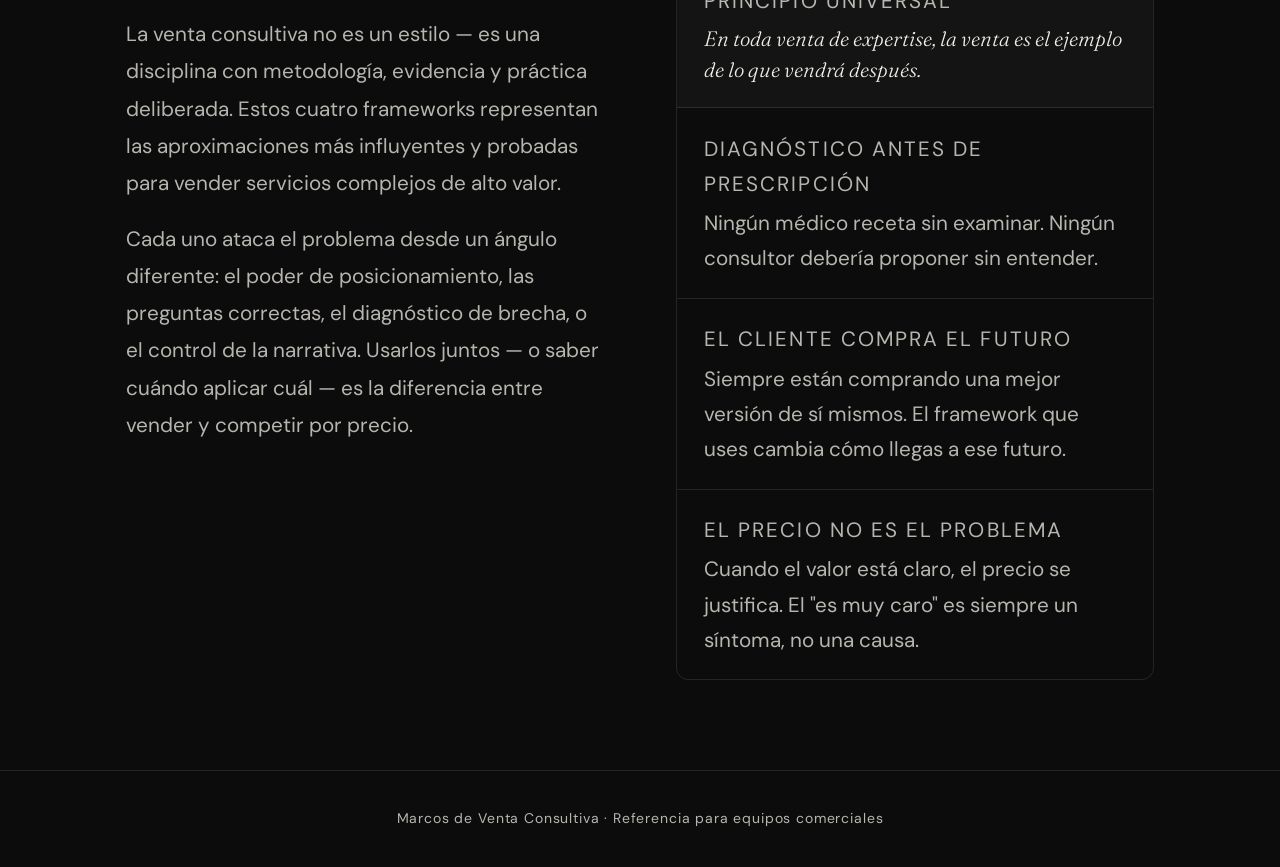
==== commit 360e8f02: "Unify all content text to 1.15rem (~21px) minimum Every paragraph, description, step, and card text " ====
--- a/index.html
+++ b/index.html
@@ -95,20 +95,20 @@
     <div>
       <div style="border:1px solid var(--border);border-radius:var(--radius-lg);overflow:hidden;">
         <div style="padding:1.25rem 1.5rem;border-bottom:1px solid var(--border);background:var(--bg2);">
-          <p style="font-size:1rem;letter-spacing:0.1em;text-transform:uppercase;color:var(--muted);margin-bottom:0.25rem;">Principio universal</p>
-          <p style="font-family:var(--font-display);font-size:1rem;font-weight:300;font-style:italic;line-height:1.5;">En toda venta de expertise, la venta es el ejemplo de lo que vendrá después.</p>
+          <p style="font-size:1.15rem;letter-spacing:0.1em;text-transform:uppercase;color:var(--muted);margin-bottom:0.25rem;">Principio universal</p>
+          <p style="font-family:var(--font-display);font-size:1.15rem;font-weight:300;font-style:italic;line-height:1.5;">En toda venta de expertise, la venta es el ejemplo de lo que vendrá después.</p>
         </div>
         <div style="padding:1.25rem 1.5rem;border-bottom:1px solid var(--border);">
-          <p style="font-size:1rem;letter-spacing:0.1em;text-transform:uppercase;color:var(--muted);margin-bottom:4px;">Diagnóstico antes de prescripción</p>
-          <p style="font-size:1rem;color:var(--muted);">Ningún médico receta sin examinar. Ningún consultor debería proponer sin entender.</p>
+          <p style="font-size:1.15rem;letter-spacing:0.1em;text-transform:uppercase;color:var(--muted);margin-bottom:4px;">Diagnóstico antes de prescripción</p>
+          <p style="font-size:1.15rem;color:var(--muted);">Ningún médico receta sin examinar. Ningún consultor debería proponer sin entender.</p>
         </div>
         <div style="padding:1.25rem 1.5rem;border-bottom:1px solid var(--border);">
-          <p style="font-size:1rem;letter-spacing:0.1em;text-transform:uppercase;color:var(--muted);margin-bottom:4px;">El cliente compra el futuro</p>
-          <p style="font-size:1rem;color:var(--muted);">Siempre están comprando una mejor versión de sí mismos. El framework que uses cambia cómo llegas a ese futuro.</p>
+          <p style="font-size:1.15rem;letter-spacing:0.1em;text-transform:uppercase;color:var(--muted);margin-bottom:4px;">El cliente compra el futuro</p>
+          <p style="font-size:1.15rem;color:var(--muted);">Siempre están comprando una mejor versión de sí mismos. El framework que uses cambia cómo llegas a ese futuro.</p>
         </div>
         <div style="padding:1.25rem 1.5rem;">
-          <p style="font-size:1rem;letter-spacing:0.1em;text-transform:uppercase;color:var(--muted);margin-bottom:4px;">El precio no es el problema</p>
-          <p style="font-size:1rem;color:var(--muted);">Cuando el valor está claro, el precio se justifica. El "es muy caro" es siempre un síntoma, no una causa.</p>
+          <p style="font-size:1.15rem;letter-spacing:0.1em;text-transform:uppercase;color:var(--muted);margin-bottom:4px;">El precio no es el problema</p>
+          <p style="font-size:1.15rem;color:var(--muted);">Cuando el valor está claro, el precio se justifica. El "es muy caro" es siempre un síntoma, no una causa.</p>
         </div>
       </div>
     </div>
--- a/styles.css
+++ b/styles.css
@@ -306,7 +306,7 @@
   background: var(--bg2);
   border-radius: var(--radius);
   padding: 1.25rem 1.5rem;
-  font-size: 1rem;
+  font-size: 1.15rem;
   line-height: 1.65;
   color: var(--text);
   margin-bottom: 0.5rem;
@@ -338,10 +338,10 @@
 
 .step-content { padding-top: 1px; }
 .step-name {
-  font-size: 1rem; font-weight: 500;
+  font-size: 1.15rem; font-weight: 500;
   margin-bottom: 3px; line-height: 1.4;
 }
-.step-desc { font-size: 1rem; color: var(--muted); line-height: 1.6; }
+.step-desc { font-size: 1.15rem; color: var(--muted); line-height: 1.6; }
 
 .outcome-block {
   border-left: 2px solid;
@@ -353,7 +353,7 @@
   font-size: 12px; letter-spacing: 0.1em; text-transform: uppercase;
   margin-bottom: 0.4rem; font-weight: 400;
 }
-.outcome-text { font-size: 0.95rem; line-height: 1.6; }
+.outcome-text { font-size: 1.15rem; line-height: 1.6; }
 
 .warn-block {
   border-left: 2px solid rgba(234,179,8,0.5);
@@ -367,7 +367,7 @@
   margin-bottom: 0.4rem; font-weight: 400;
   color: rgba(234,179,8,0.7);
 }
-.warn-text { font-size: 0.95rem; line-height: 1.6; color: var(--muted); }
+.warn-text { font-size: 1.15rem; line-height: 1.6; color: var(--muted); }
 
 .grid-2 {
   display: grid; grid-template-columns: 1fr 1fr; gap: 10px;
@@ -388,10 +388,10 @@
   color: var(--muted); margin-bottom: 4px; font-weight: 400;
 }
 .mini-card-title {
-  font-size: 0.95rem; font-weight: 500; margin-bottom: 3px; line-height: 1.3;
+  font-size: 1.1rem; font-weight: 500; margin-bottom: 3px; line-height: 1.3;
 }
 .mini-card-desc {
-  font-size: 0.9rem; color: var(--muted); line-height: 1.5;
+  font-size: 1.05rem; color: var(--muted); line-height: 1.5;
 }
 
 .metrics-row {
@@ -416,7 +416,7 @@
 
 .formula-block {
   font-family: 'DM Sans', monospace;
-  font-size: 1rem;
+  font-size: 1.15rem;
   background: var(--bg3);
   border: 1px solid var(--border);
   padding: 1.25rem 1.5rem;
@@ -429,7 +429,7 @@
 .mantra-block {
   font-family: var(--font-display);
   font-style: italic;
-  font-size: 1.2rem;
+  font-size: 1.3rem;
   line-height: 1.9;
   color: var(--muted);
   padding: 1rem 1.5rem;
@@ -446,7 +446,7 @@
 }
 
 .prose {
-  font-size: 1.05rem; color: var(--muted); line-height: 1.8;
+  font-size: 1.15rem; color: var(--muted); line-height: 1.8;
   margin-bottom: 1rem;
 }
 
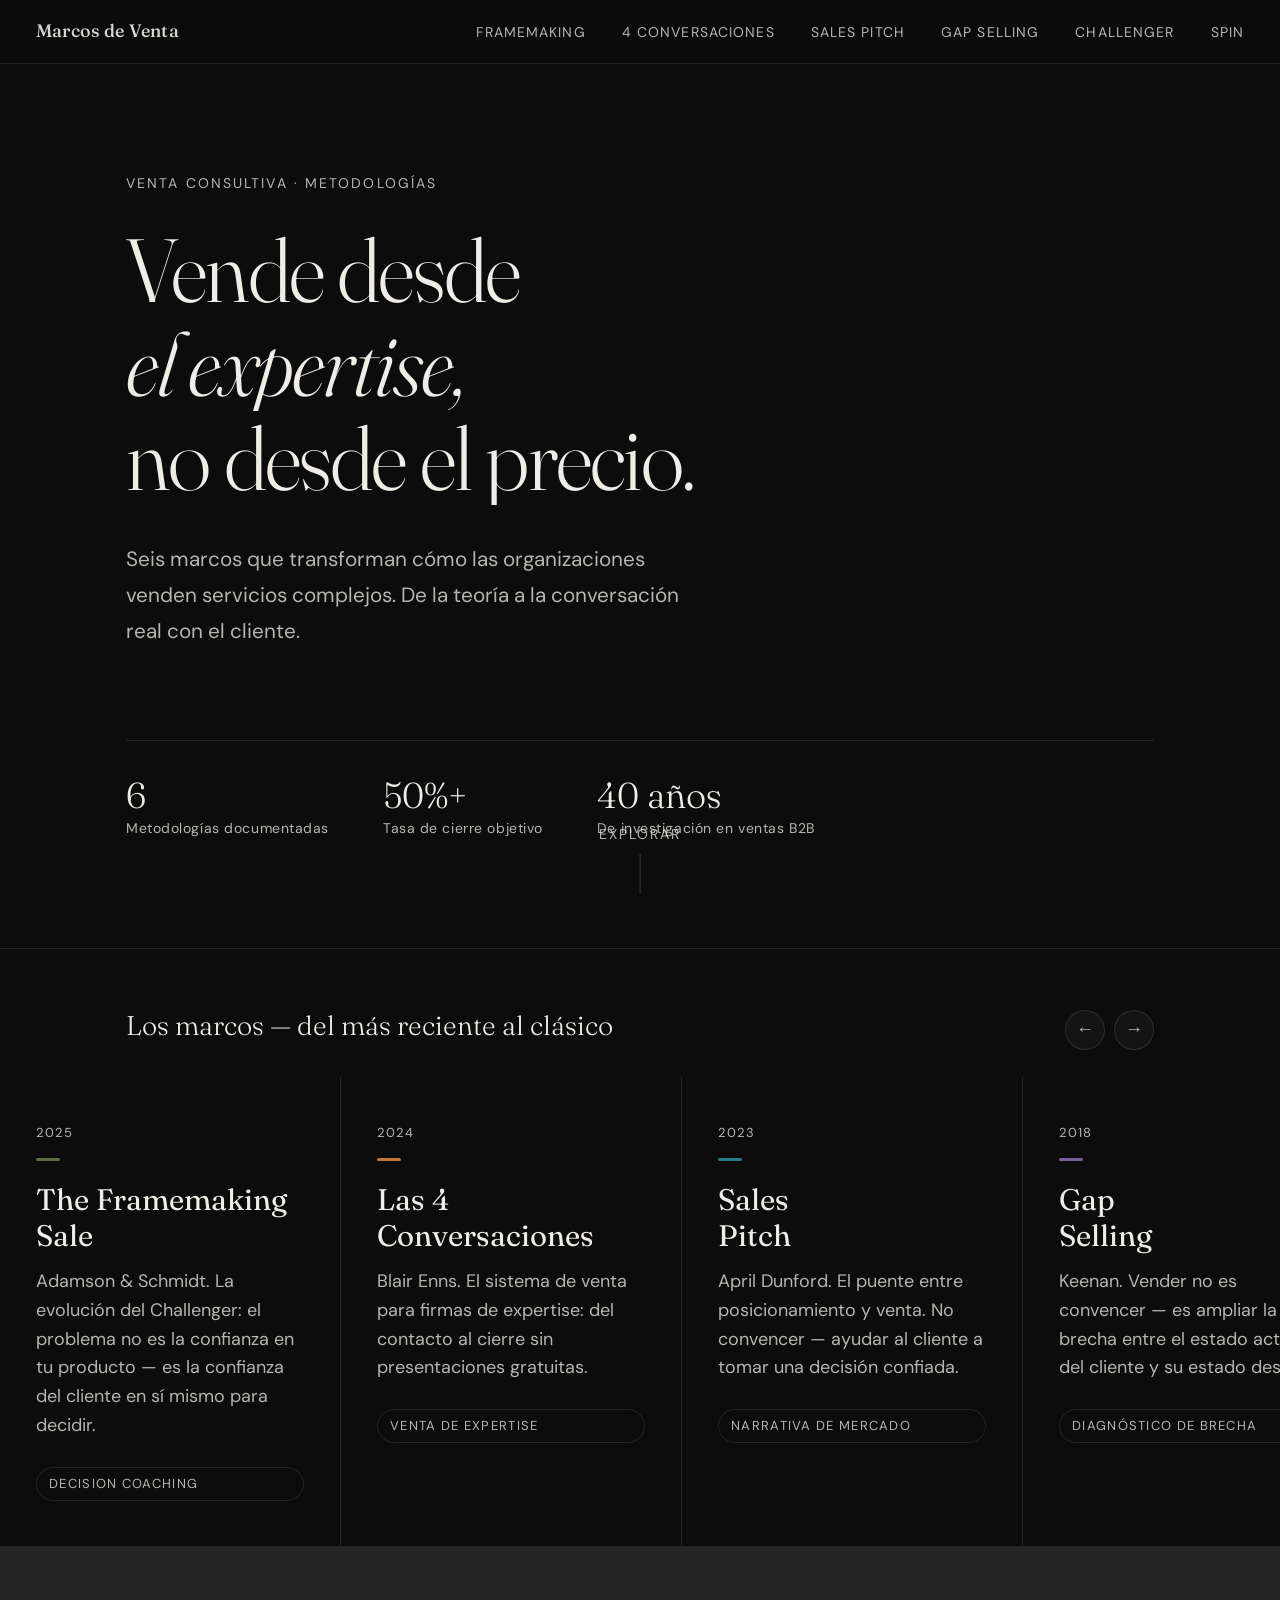
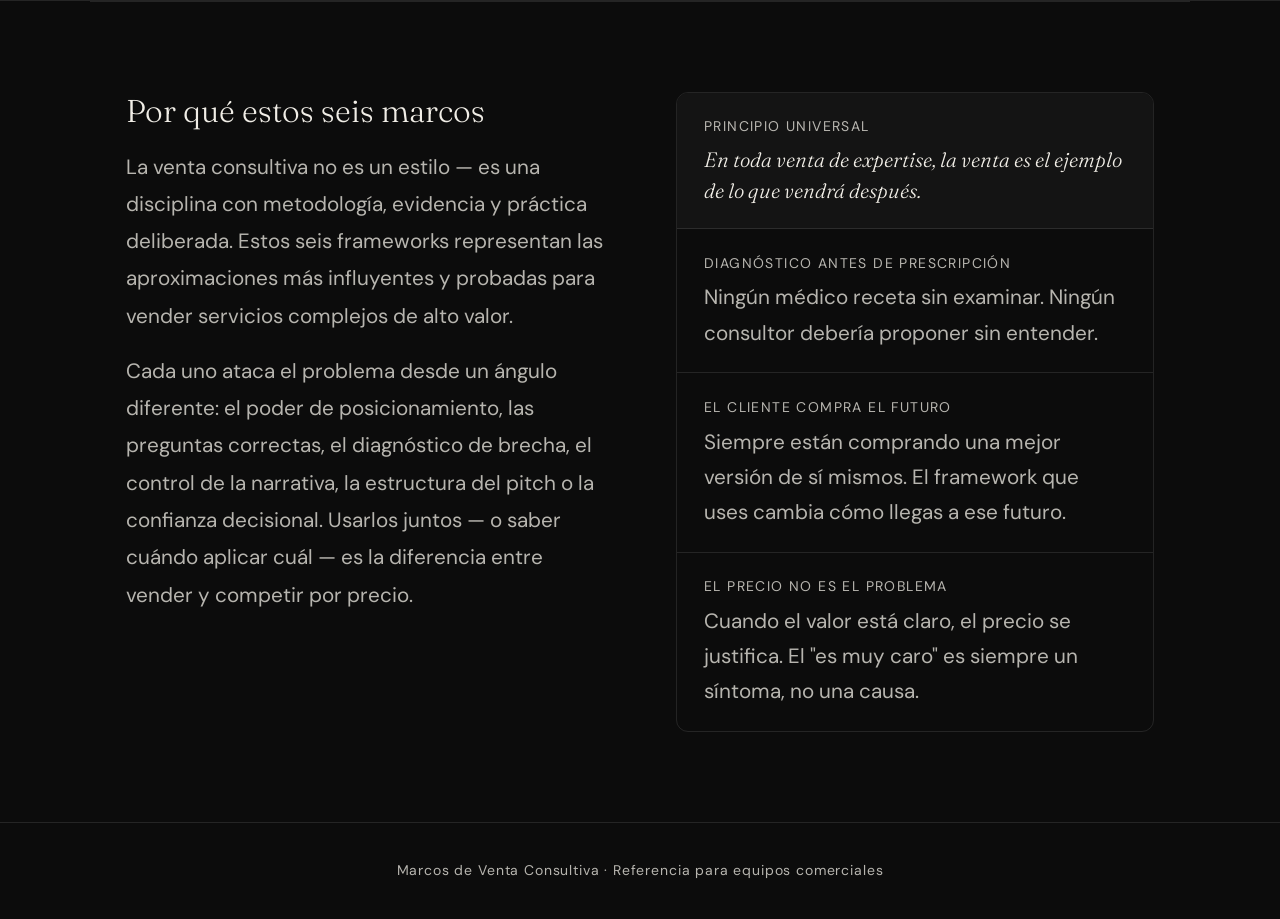
==== commit 5139b96d: "Add Sales Pitch and Framemaking Sale, redesign homepage with carousel - Add 2 new frameworks: Sales " ====
--- a/index.html
+++ b/index.html
@@ -11,31 +11,119 @@
 .hero h1 .line1 { animation: reveal 0.9s cubic-bezier(0.16,1,0.3,1) 0.1s both; }
 .hero h1 .line2 { animation: reveal 0.9s cubic-bezier(0.16,1,0.3,1) 0.25s both; }
 .hero-desc { animation: reveal 0.9s cubic-bezier(0.16,1,0.3,1) 0.4s both; }
-.frameworks-grid { animation: reveal 0.9s cubic-bezier(0.16,1,0.3,1) 0.5s both; }
 @keyframes fadein { from { opacity: 0; } to { opacity: 1; } }
 .hero-eyebrow { animation: fadein 1s ease 0s both; }
-.c1 { background: #C4763A; }
-.c2 { background: #4A7C6F; }
-.c3 { background: #7C5C9A; }
-.c4 { background: #A04444; }
+
+.c1 { background: #5A6E3A; }
+.c2 { background: #C4763A; }
+.c3 { background: #2A7A8C; }
+.c4 { background: #7C5C9A; }
+.c5 { background: #A04444; }
+.c6 { background: #4A7C6F; }
+
 .stat-row { display: flex; gap: 3rem; margin-top: 2rem; padding-top: 2rem; border-top: 1px solid var(--border); }
-.stat-item {}
 .stat-val { font-family: var(--font-display); font-size: 2rem; font-weight: 300; line-height: 1; margin-bottom: 4px; }
 .stat-desc { font-size: 14px; color: var(--muted); letter-spacing: 0.04em; }
 .scroll-hint { position: absolute; bottom: 3rem; left: 50%; transform: translateX(-50%); font-size: 14px; letter-spacing: 0.15em; text-transform: uppercase; color: var(--muted); display: flex; flex-direction: column; align-items: center; gap: 8px; animation: fadein 2s ease 1.5s both; }
 .scroll-hint::after { content: ''; width: 1px; height: 40px; background: var(--faint); }
-.intro-section { max-width: 1100px; margin: 0 auto; padding: 5rem 2rem; border-top: 1px solid var(--border); display: grid; grid-template-columns: 1fr 1fr; gap: 4rem; align-items: start; }
-@media(max-width:700px){.intro-section{grid-template-columns:1fr;gap:2rem;}.stat-row{flex-direction:column;gap:1.5rem;}}
+
+/* Carousel */
+.carousel-section {
+  max-width: 100%; overflow: hidden;
+  border-top: 1px solid var(--border);
+  border-bottom: 1px solid var(--border);
+}
+.carousel-header {
+  max-width: 1100px; margin: 0 auto;
+  padding: 3rem 2rem 1.5rem;
+  display: flex; align-items: baseline; justify-content: space-between;
+}
+.carousel-title {
+  font-family: var(--font-display);
+  font-size: 1.5rem; font-weight: 300;
+}
+.carousel-nav {
+  display: flex; gap: 0.5rem;
+}
+.carousel-btn {
+  width: 40px; height: 40px;
+  border-radius: 50%;
+  border: 1px solid var(--border);
+  background: var(--bg2);
+  color: var(--muted);
+  font-size: 18px;
+  cursor: pointer;
+  display: flex; align-items: center; justify-content: center;
+  transition: all 0.2s ease;
+}
+.carousel-btn:hover { background: var(--bg3); color: var(--text); }
+
+.carousel-track {
+  display: flex; gap: 1px;
+  overflow-x: auto;
+  scroll-behavior: smooth;
+  scroll-snap-type: x mandatory;
+  -ms-overflow-style: none;
+  scrollbar-width: none;
+  padding: 0 0 3rem;
+  background: var(--border);
+}
+.carousel-track::-webkit-scrollbar { display: none; }
+
+.carousel-card {
+  flex: 0 0 340px;
+  scroll-snap-align: start;
+  background: var(--bg);
+  padding: 2.5rem 2rem;
+  transition: background 0.2s ease;
+  cursor: pointer;
+  display: flex; flex-direction: column;
+  min-height: 320px;
+  position: relative;
+}
+.carousel-card:first-child { margin-left: calc((100vw - 1100px) / 2); }
+.carousel-card:last-child { margin-right: calc((100vw - 1100px) / 2); }
+.carousel-card:hover { background: var(--bg2); }
+
+.card-year {
+  font-size: 13px; font-weight: 400;
+  letter-spacing: 0.08em; text-transform: uppercase;
+  color: var(--muted); margin-bottom: 0.75rem;
+}
+
+/* Intro section */
+.intro-section {
+  max-width: 1100px; margin: 0 auto;
+  padding: 5rem 2rem;
+  border-top: 1px solid var(--border);
+  display: grid; grid-template-columns: 1fr 1fr; gap: 4rem; align-items: start;
+}
+
+@media(max-width:900px){
+  .carousel-card { flex: 0 0 300px; }
+  .carousel-card:first-child { margin-left: 2rem; }
+  .carousel-card:last-child { margin-right: 2rem; }
+}
+@media(max-width:700px){
+  .intro-section { grid-template-columns: 1fr; gap: 2rem; }
+  .stat-row { flex-direction: column; gap: 1.5rem; }
+  .carousel-card { flex: 0 0 280px; }
+  .carousel-card:first-child { margin-left: 1rem; }
+  .carousel-card:last-child { margin-right: 1rem; }
+  .carousel-header { padding: 2rem 1rem 1rem; }
+}
 </style>
 </head>
 <body>
 <nav>
-  <span class="nav-logo">Marcos de Venta</span>
+  <a href="index.html" class="nav-logo">Marcos de Venta</a>
   <ul class="nav-links">
-    <li><a href="4-conversaciones.html">Las 4 Conversaciones</a></li>
-    <li><a href="spin.html">SPIN Selling</a></li>
+    <li><a href="framemaking-sale.html">Framemaking</a></li>
+    <li><a href="4-conversaciones.html">4 Conversaciones</a></li>
+    <li><a href="sales-pitch-dunford.html">Sales Pitch</a></li>
     <li><a href="gap-selling.html">Gap Selling</a></li>
-    <li><a href="challenger-sale.html">Challenger Sale</a></li>
+    <li><a href="challenger-sale.html">Challenger</a></li>
+    <li><a href="spin.html">SPIN</a></li>
   </ul>
 </nav>
 <main>
@@ -46,68 +134,98 @@
       <span class="hero-line"><span class="line2"><em>el expertise,</em></span></span>
       <span class="hero-line"><span class="line2">no desde el precio.</span></span>
     </h1>
-    <p class="hero-desc">Cuatro marcos que transforman cómo las organizaciones venden servicios complejos. De la teoría a la conversación real con el cliente.</p>
+    <p class="hero-desc">Seis marcos que transforman cómo las organizaciones venden servicios complejos. De la teoría a la conversación real con el cliente.</p>
     <div class="stat-row">
-      <div class="stat-item"><div class="stat-val">4</div><div class="stat-desc">Metodologías documentadas</div></div>
+      <div class="stat-item"><div class="stat-val">6</div><div class="stat-desc">Metodologías documentadas</div></div>
       <div class="stat-item"><div class="stat-val">50%+</div><div class="stat-desc">Tasa de cierre objetivo</div></div>
       <div class="stat-item"><div class="stat-val">40 años</div><div class="stat-desc">De investigación en ventas B2B</div></div>
     </div>
     <span class="scroll-hint">Explorar</span>
   </section>
 
-  <div class="frameworks-grid" style="max-width:1100px;margin:0 auto 0;border-left:none;border-right:none;border-radius:0;border-top:1px solid var(--border);border-bottom:1px solid var(--border);">
-    <a class="framework-card" href="4-conversaciones.html">
-      <p class="card-num">01</p>
-      <div class="card-accent c1"></div>
-      <h2 class="card-title">Las 4<br>Conversaciones</h2>
-      <p class="card-subtitle">Blair Enns, 2024. El sistema de venta para firmas de expertise: del contacto al cierre sin presentaciones gratuitas.</p>
-      <span class="card-tag">Venta de expertise</span>
-    </a>
-    <a class="framework-card" href="spin.html">
-      <p class="card-num">02</p>
-      <div class="card-accent c2"></div>
-      <h2 class="card-title">SPIN<br>Selling</h2>
-      <p class="card-subtitle">Neil Rackham, 1988. El método basado en 12 años de investigación sobre 35,000 llamadas de venta en 23 países.</p>
-      <span class="card-tag">Preguntas de valor</span>
-    </a>
-    <a class="framework-card" href="gap-selling.html">
-      <p class="card-num">03</p>
-      <div class="card-accent c3"></div>
-      <h2 class="card-title">Gap<br>Selling</h2>
-      <p class="card-subtitle">Keenan, 2018. Vender no es convencer — es ampliar la brecha entre el estado actual del cliente y su estado deseado.</p>
-      <span class="card-tag">Diagnóstico de brecha</span>
-    </a>
-    <a class="framework-card" href="challenger-sale.html">
-      <p class="card-num">04</p>
-      <div class="card-accent c4"></div>
-      <h2 class="card-title">The Challenger<br>Sale</h2>
-      <p class="card-subtitle">Dixon & Adamson, 2011. El mejor vendedor no construye relaciones — enseña, adapta y toma el control de la conversación.</p>
-      <span class="card-tag">Control comercial</span>
-    </a>
-  </div>
+  <section class="carousel-section">
+    <div class="carousel-header">
+      <h2 class="carousel-title">Los marcos — del más reciente al clásico</h2>
+      <div class="carousel-nav">
+        <button class="carousel-btn" onclick="scrollCarousel(-1)" aria-label="Anterior">&larr;</button>
+        <button class="carousel-btn" onclick="scrollCarousel(1)" aria-label="Siguiente">&rarr;</button>
+      </div>
+    </div>
+    <div class="carousel-track" id="carousel">
+
+      <a class="carousel-card" href="framemaking-sale.html">
+        <p class="card-year">2025</p>
+        <div class="card-accent c1"></div>
+        <h2 class="card-title">The Framemaking<br>Sale</h2>
+        <p class="card-subtitle">Adamson & Schmidt. La evolución del Challenger: el problema no es la confianza en tu producto — es la confianza del cliente en sí mismo para decidir.</p>
+        <span class="card-tag">Decision coaching</span>
+      </a>
+
+      <a class="carousel-card" href="4-conversaciones.html">
+        <p class="card-year">2024</p>
+        <div class="card-accent c2"></div>
+        <h2 class="card-title">Las 4<br>Conversaciones</h2>
+        <p class="card-subtitle">Blair Enns. El sistema de venta para firmas de expertise: del contacto al cierre sin presentaciones gratuitas.</p>
+        <span class="card-tag">Venta de expertise</span>
+      </a>
+
+      <a class="carousel-card" href="sales-pitch-dunford.html">
+        <p class="card-year">2023</p>
+        <div class="card-accent c3"></div>
+        <h2 class="card-title">Sales<br>Pitch</h2>
+        <p class="card-subtitle">April Dunford. El puente entre posicionamiento y venta. No convencer — ayudar al cliente a tomar una decisión confiada.</p>
+        <span class="card-tag">Narrativa de mercado</span>
+      </a>
+
+      <a class="carousel-card" href="gap-selling.html">
+        <p class="card-year">2018</p>
+        <div class="card-accent c4"></div>
+        <h2 class="card-title">Gap<br>Selling</h2>
+        <p class="card-subtitle">Keenan. Vender no es convencer — es ampliar la brecha entre el estado actual del cliente y su estado deseado.</p>
+        <span class="card-tag">Diagnóstico de brecha</span>
+      </a>
+
+      <a class="carousel-card" href="challenger-sale.html">
+        <p class="card-year">2011</p>
+        <div class="card-accent c5"></div>
+        <h2 class="card-title">The Challenger<br>Sale</h2>
+        <p class="card-subtitle">Dixon & Adamson. El mejor vendedor no construye relaciones — enseña, adapta y toma el control de la conversación.</p>
+        <span class="card-tag">Control comercial</span>
+      </a>
+
+      <a class="carousel-card" href="spin.html">
+        <p class="card-year">1988</p>
+        <div class="card-accent c6"></div>
+        <h2 class="card-title">SPIN<br>Selling</h2>
+        <p class="card-subtitle">Neil Rackham. 12 años de investigación, 35,000 llamadas de venta en 23 países. El clásico que definió la venta consultiva.</p>
+        <span class="card-tag">Preguntas de valor</span>
+      </a>
+
+    </div>
+  </section>
 
   <section class="intro-section">
     <div>
-      <h2 style="font-family:var(--font-display);font-size:1.75rem;font-weight:300;line-height:1.2;margin-bottom:1rem;">Por qué estos cuatro marcos</h2>
-      <p class="prose">La venta consultiva no es un estilo — es una disciplina con metodología, evidencia y práctica deliberada. Estos cuatro frameworks representan las aproximaciones más influyentes y probadas para vender servicios complejos de alto valor.</p>
-      <p class="prose">Cada uno ataca el problema desde un ángulo diferente: el poder de posicionamiento, las preguntas correctas, el diagnóstico de brecha, o el control de la narrativa. Usarlos juntos — o saber cuándo aplicar cuál — es la diferencia entre vender y competir por precio.</p>
+      <h2 style="font-family:var(--font-display);font-size:1.75rem;font-weight:300;line-height:1.2;margin-bottom:1rem;">Por qué estos seis marcos</h2>
+      <p class="prose">La venta consultiva no es un estilo — es una disciplina con metodología, evidencia y práctica deliberada. Estos seis frameworks representan las aproximaciones más influyentes y probadas para vender servicios complejos de alto valor.</p>
+      <p class="prose">Cada uno ataca el problema desde un ángulo diferente: el poder de posicionamiento, las preguntas correctas, el diagnóstico de brecha, el control de la narrativa, la estructura del pitch o la confianza decisional. Usarlos juntos — o saber cuándo aplicar cuál — es la diferencia entre vender y competir por precio.</p>
     </div>
     <div>
       <div style="border:1px solid var(--border);border-radius:var(--radius-lg);overflow:hidden;">
         <div style="padding:1.25rem 1.5rem;border-bottom:1px solid var(--border);background:var(--bg2);">
-          <p style="font-size:1.15rem;letter-spacing:0.1em;text-transform:uppercase;color:var(--muted);margin-bottom:0.25rem;">Principio universal</p>
+          <p style="font-size:14px;letter-spacing:0.1em;text-transform:uppercase;color:var(--muted);margin-bottom:0.25rem;">Principio universal</p>
           <p style="font-family:var(--font-display);font-size:1.15rem;font-weight:300;font-style:italic;line-height:1.5;">En toda venta de expertise, la venta es el ejemplo de lo que vendrá después.</p>
         </div>
         <div style="padding:1.25rem 1.5rem;border-bottom:1px solid var(--border);">
-          <p style="font-size:1.15rem;letter-spacing:0.1em;text-transform:uppercase;color:var(--muted);margin-bottom:4px;">Diagnóstico antes de prescripción</p>
+          <p style="font-size:14px;letter-spacing:0.1em;text-transform:uppercase;color:var(--muted);margin-bottom:4px;">Diagnóstico antes de prescripción</p>
           <p style="font-size:1.15rem;color:var(--muted);">Ningún médico receta sin examinar. Ningún consultor debería proponer sin entender.</p>
         </div>
         <div style="padding:1.25rem 1.5rem;border-bottom:1px solid var(--border);">
-          <p style="font-size:1.15rem;letter-spacing:0.1em;text-transform:uppercase;color:var(--muted);margin-bottom:4px;">El cliente compra el futuro</p>
+          <p style="font-size:14px;letter-spacing:0.1em;text-transform:uppercase;color:var(--muted);margin-bottom:4px;">El cliente compra el futuro</p>
           <p style="font-size:1.15rem;color:var(--muted);">Siempre están comprando una mejor versión de sí mismos. El framework que uses cambia cómo llegas a ese futuro.</p>
         </div>
         <div style="padding:1.25rem 1.5rem;">
-          <p style="font-size:1.15rem;letter-spacing:0.1em;text-transform:uppercase;color:var(--muted);margin-bottom:4px;">El precio no es el problema</p>
+          <p style="font-size:14px;letter-spacing:0.1em;text-transform:uppercase;color:var(--muted);margin-bottom:4px;">El precio no es el problema</p>
           <p style="font-size:1.15rem;color:var(--muted);">Cuando el valor está claro, el precio se justifica. El "es muy caro" es siempre un síntoma, no una causa.</p>
         </div>
       </div>
@@ -115,5 +233,11 @@
   </section>
 </main>
 <footer>Marcos de Venta Consultiva · Referencia para equipos comerciales</footer>
+<script>
+function scrollCarousel(dir) {
+  const track = document.getElementById('carousel');
+  track.scrollBy({ left: dir * 360, behavior: 'smooth' });
+}
+</script>
 </body>
 </html>
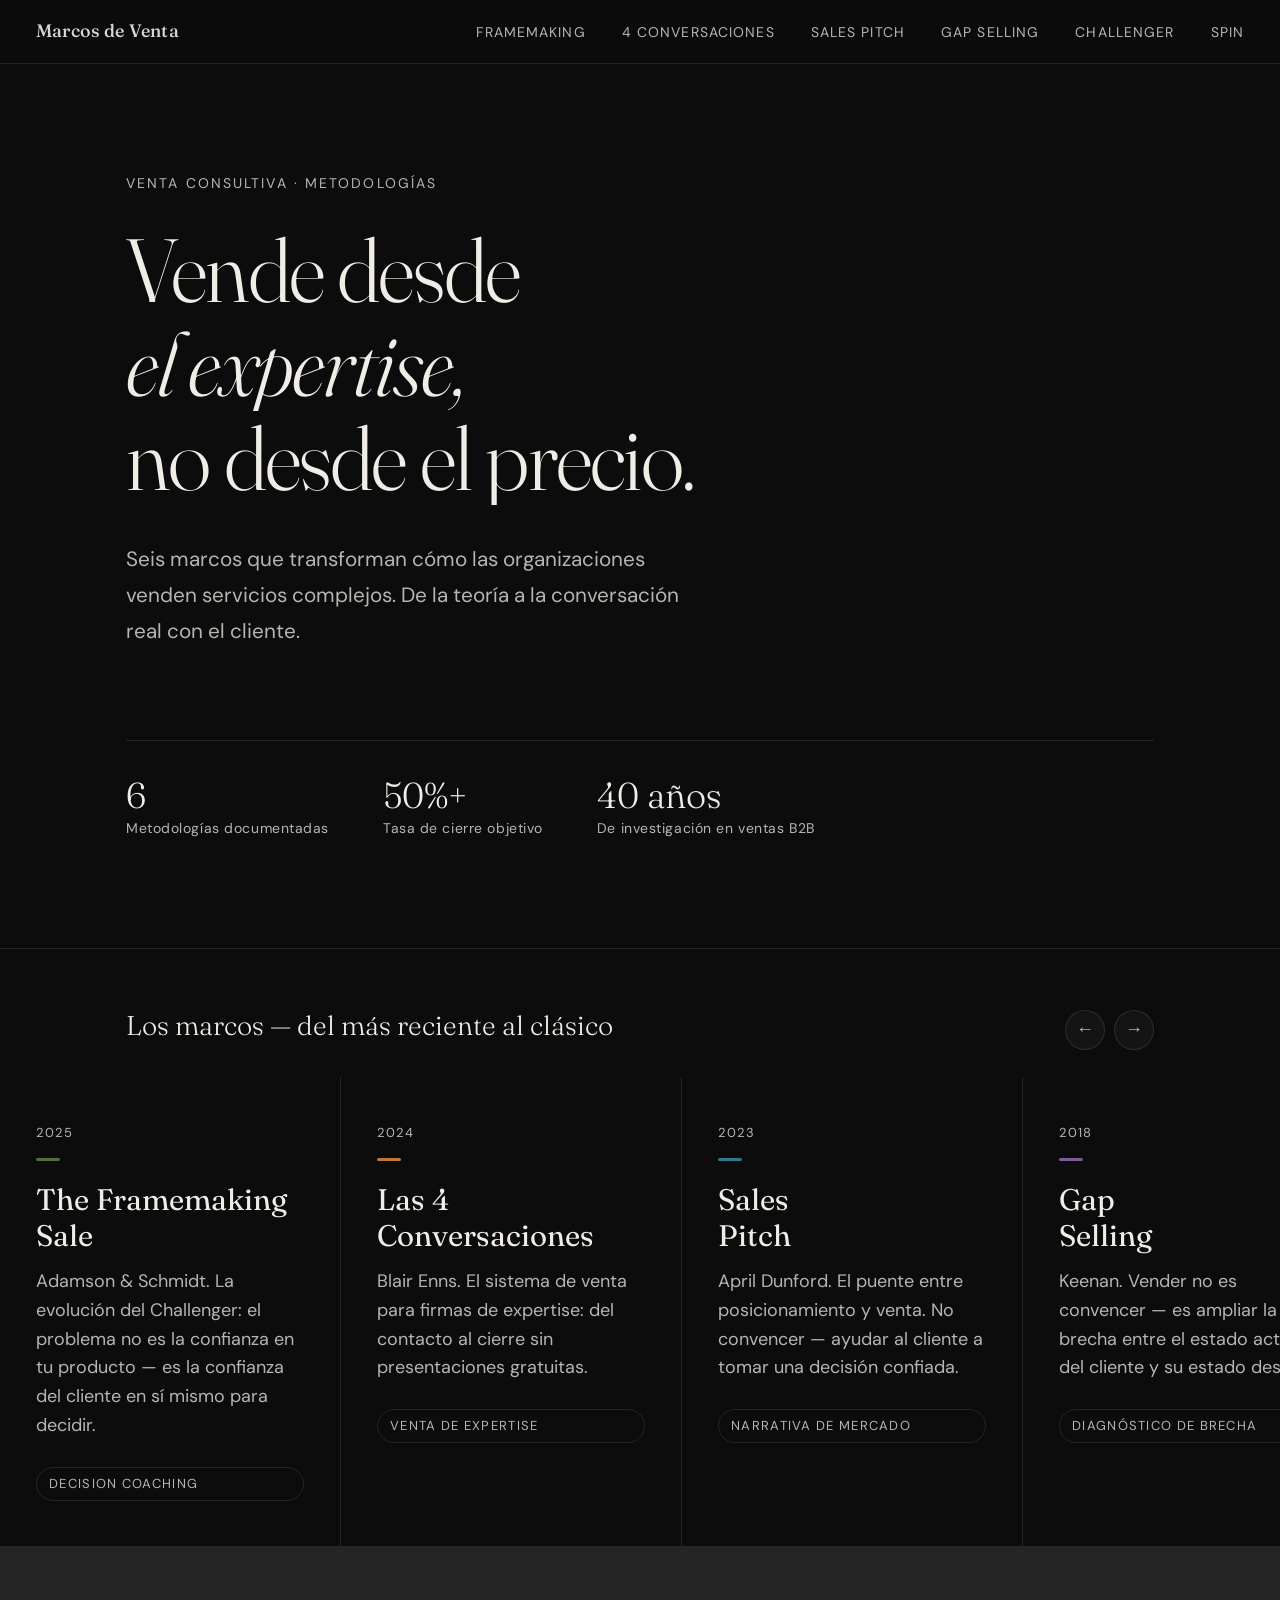
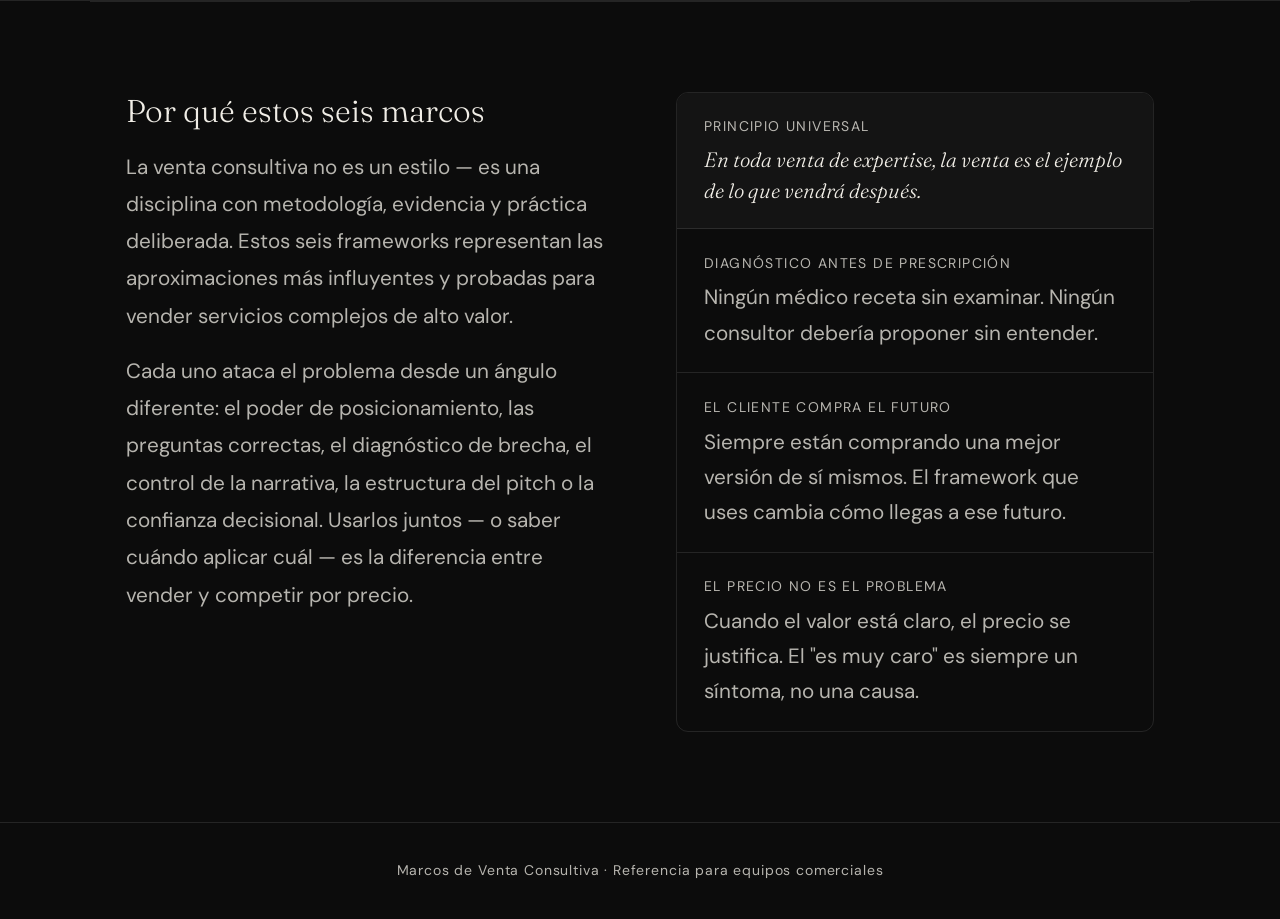
==== commit 1e299576: "Remove overlapping scroll-hint from homepage The EXPLORAR text was overlapping with the stats row. R" ====
--- a/index.html
+++ b/index.html
@@ -140,7 +140,6 @@
       <div class="stat-item"><div class="stat-val">50%+</div><div class="stat-desc">Tasa de cierre objetivo</div></div>
       <div class="stat-item"><div class="stat-val">40 años</div><div class="stat-desc">De investigación en ventas B2B</div></div>
     </div>
-    <span class="scroll-hint">Explorar</span>
   </section>
 
   <section class="carousel-section">
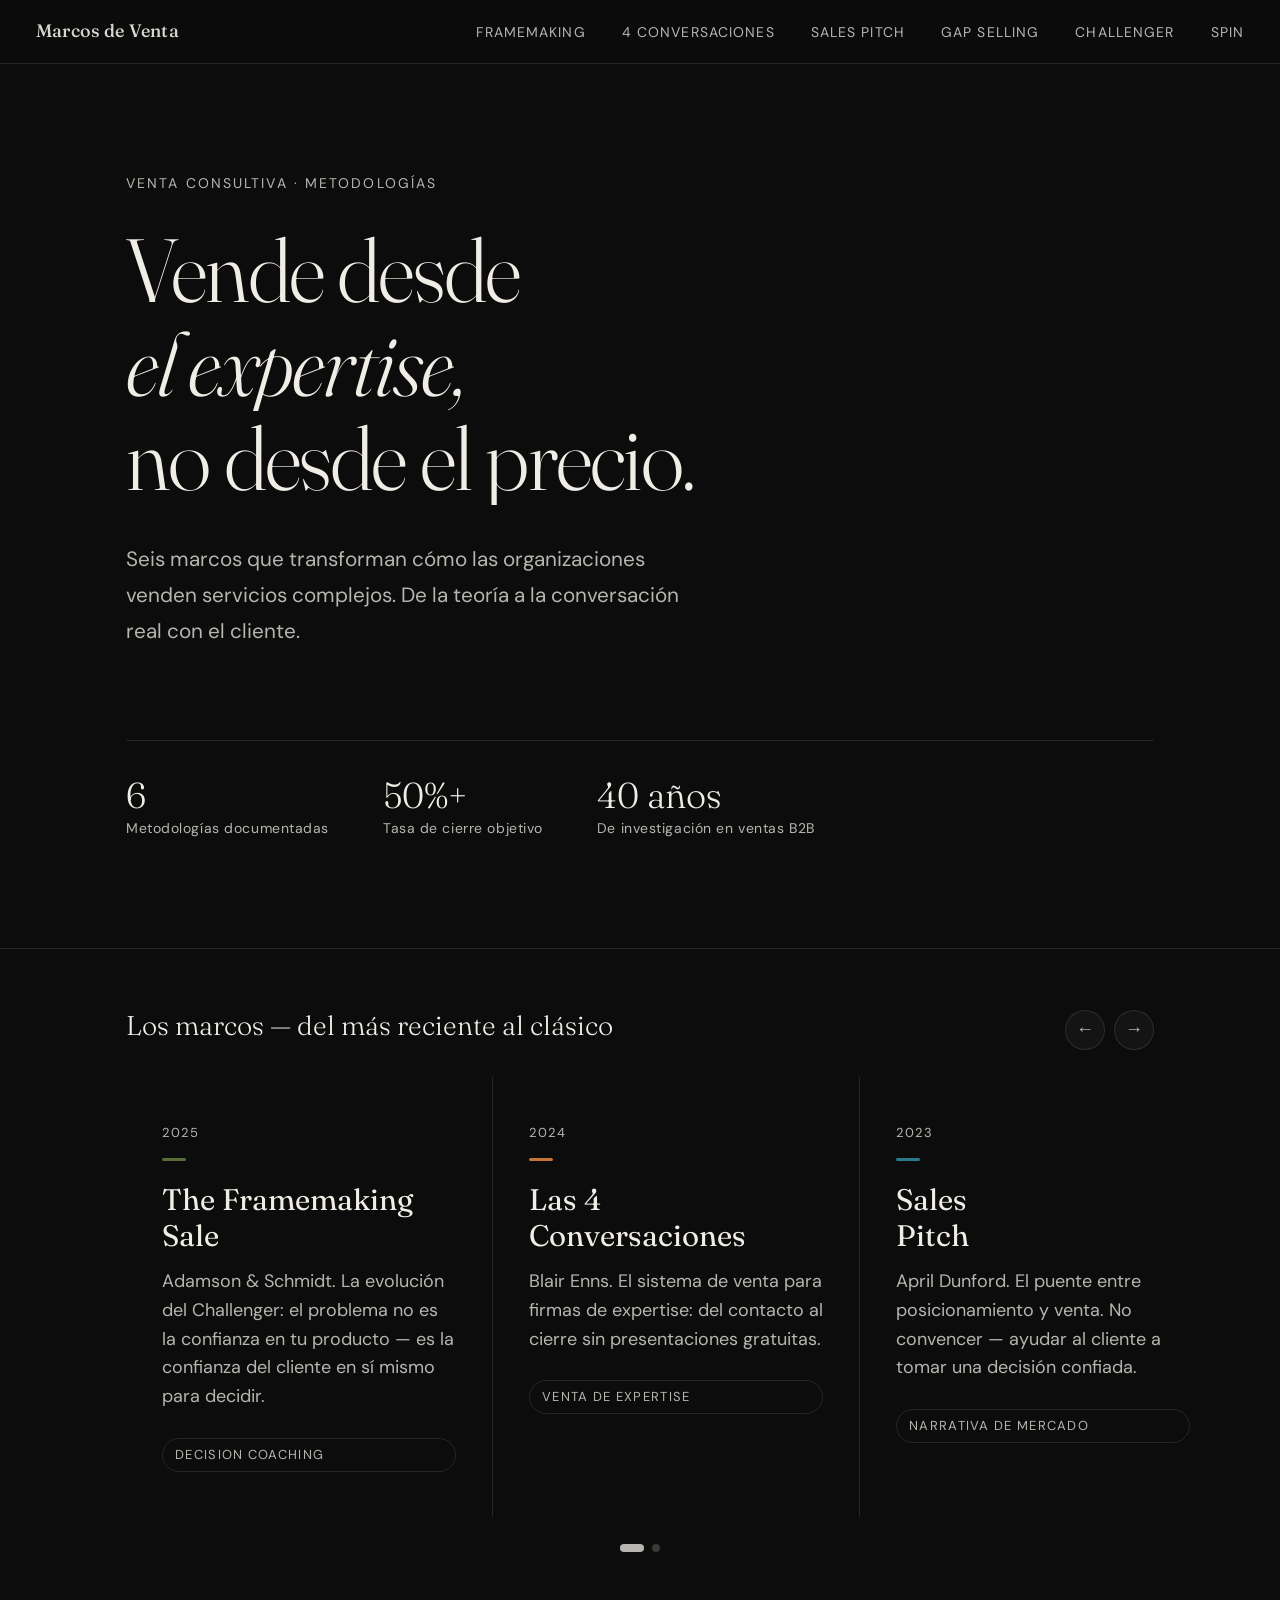
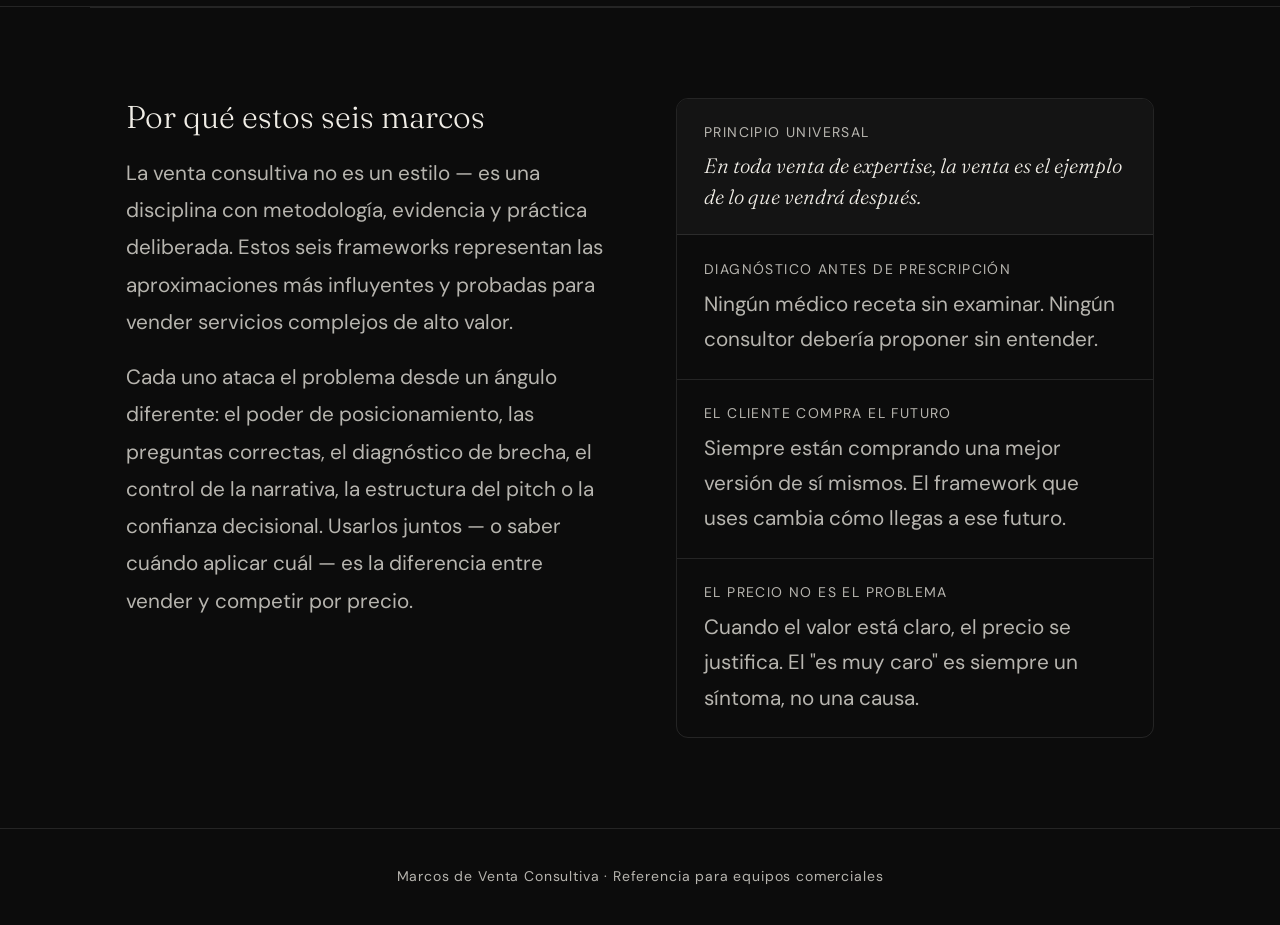
==== commit 522f6c8c: "Redesign carousel to show 3 cards per page with pagination Cards now fill 1/3 of the container width" ====
--- a/index.html
+++ b/index.html
@@ -58,31 +58,26 @@
 }
 .carousel-btn:hover { background: var(--bg3); color: var(--text); }
 
+.carousel-wrapper {
+  max-width: 1100px; margin: 0 auto;
+  overflow: hidden;
+  padding: 0 2rem 3rem;
+}
 .carousel-track {
   display: flex; gap: 1px;
-  overflow-x: auto;
-  scroll-behavior: smooth;
-  scroll-snap-type: x mandatory;
-  -ms-overflow-style: none;
-  scrollbar-width: none;
-  padding: 0 0 3rem;
   background: var(--border);
-}
-.carousel-track::-webkit-scrollbar { display: none; }
+  transition: transform 0.5s cubic-bezier(0.16, 1, 0.3, 1);
+}
 
 .carousel-card {
-  flex: 0 0 340px;
-  scroll-snap-align: start;
+  flex: 0 0 calc((1100px - 2px) / 3);
   background: var(--bg);
   padding: 2.5rem 2rem;
   transition: background 0.2s ease;
   cursor: pointer;
   display: flex; flex-direction: column;
   min-height: 320px;
-  position: relative;
-}
-.carousel-card:first-child { margin-left: calc((100vw - 1100px) / 2); }
-.carousel-card:last-child { margin-right: calc((100vw - 1100px) / 2); }
+}
 .carousel-card:hover { background: var(--bg2); }
 
 .card-year {
@@ -99,17 +94,30 @@
   display: grid; grid-template-columns: 1fr 1fr; gap: 4rem; align-items: start;
 }
 
+/* Carousel page indicators */
+.carousel-dots {
+  display: flex; gap: 8px;
+  justify-content: center;
+  padding: 1.5rem 0 0;
+}
+.carousel-dot {
+  width: 8px; height: 8px;
+  border-radius: 50%;
+  background: var(--faint);
+  border: none; cursor: pointer;
+  transition: all 0.2s ease;
+}
+.carousel-dot.active { background: var(--muted); width: 24px; border-radius: 4px; }
+
 @media(max-width:900px){
-  .carousel-card { flex: 0 0 300px; }
-  .carousel-card:first-child { margin-left: 2rem; }
-  .carousel-card:last-child { margin-right: 2rem; }
+  .carousel-card { flex: 0 0 calc(50% - 1px); }
+  .carousel-wrapper { padding: 0 1rem 3rem; }
 }
 @media(max-width:700px){
   .intro-section { grid-template-columns: 1fr; gap: 2rem; }
   .stat-row { flex-direction: column; gap: 1.5rem; }
-  .carousel-card { flex: 0 0 280px; }
-  .carousel-card:first-child { margin-left: 1rem; }
-  .carousel-card:last-child { margin-right: 1rem; }
+  .carousel-card { flex: 0 0 100%; }
+  .carousel-wrapper { padding: 0 1rem 2rem; }
   .carousel-header { padding: 2rem 1rem 1rem; }
 }
 </style>
@@ -150,6 +158,7 @@
         <button class="carousel-btn" onclick="scrollCarousel(1)" aria-label="Siguiente">&rarr;</button>
       </div>
     </div>
+    <div class="carousel-wrapper">
     <div class="carousel-track" id="carousel">
 
       <a class="carousel-card" href="framemaking-sale.html">
@@ -201,6 +210,11 @@
       </a>
 
     </div>
+    <div class="carousel-dots">
+      <button class="carousel-dot active" onclick="goToPage(0)"></button>
+      <button class="carousel-dot" onclick="goToPage(1)"></button>
+    </div>
+    </div>
   </section>
 
   <section class="intro-section">
@@ -233,9 +247,28 @@
 </main>
 <footer>Marcos de Venta Consultiva · Referencia para equipos comerciales</footer>
 <script>
+let currentPage = 0;
+const totalPages = 2;
+
 function scrollCarousel(dir) {
+  currentPage = Math.max(0, Math.min(totalPages - 1, currentPage + dir));
+  updateCarousel();
+}
+
+function goToPage(page) {
+  currentPage = page;
+  updateCarousel();
+}
+
+function updateCarousel() {
   const track = document.getElementById('carousel');
-  track.scrollBy({ left: dir * 360, behavior: 'smooth' });
+  const card = track.querySelector('.carousel-card');
+  const cardWidth = card.offsetWidth + 1; // +1 for gap
+  track.style.transform = `translateX(-${currentPage * cardWidth * 3}px)`;
+
+  document.querySelectorAll('.carousel-dot').forEach((dot, i) => {
+    dot.classList.toggle('active', i === currentPage);
+  });
 }
 </script>
 </body>
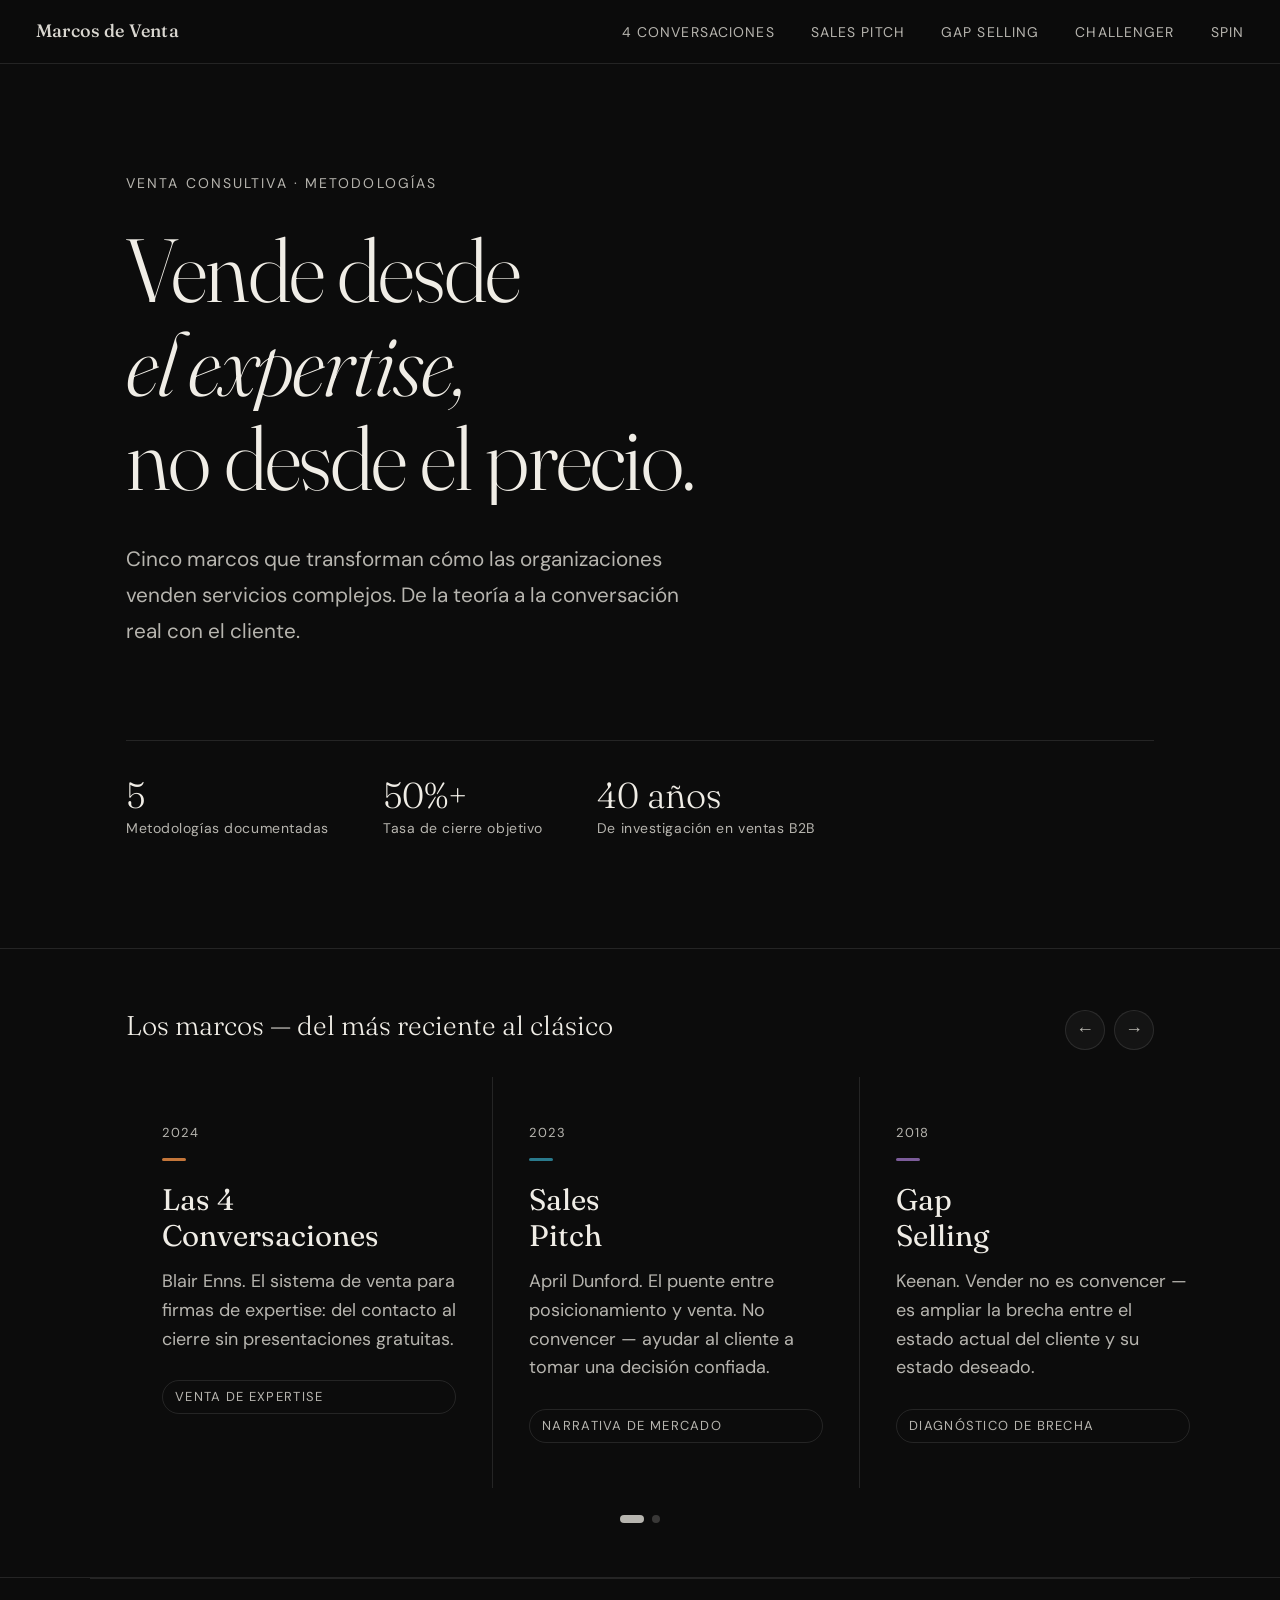
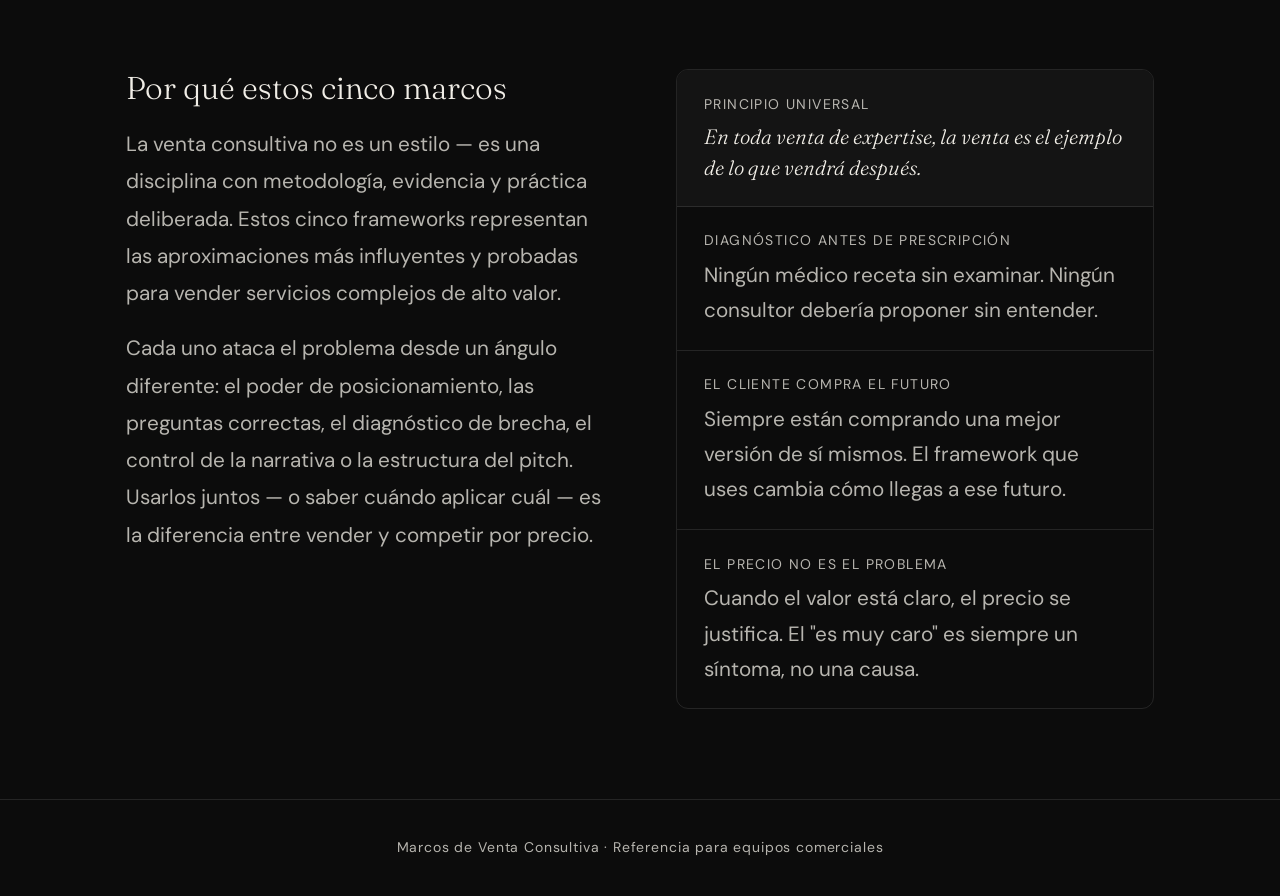
==== commit accda92a: "Remove Framemaking Sale, keep 5 frameworks Delete framemaking-sale.html, remove from nav across all " ====
--- a/index.html
+++ b/index.html
@@ -126,7 +126,6 @@
 <nav>
   <a href="index.html" class="nav-logo">Marcos de Venta</a>
   <ul class="nav-links">
-    <li><a href="framemaking-sale.html">Framemaking</a></li>
     <li><a href="4-conversaciones.html">4 Conversaciones</a></li>
     <li><a href="sales-pitch-dunford.html">Sales Pitch</a></li>
     <li><a href="gap-selling.html">Gap Selling</a></li>
@@ -142,9 +141,9 @@
       <span class="hero-line"><span class="line2"><em>el expertise,</em></span></span>
       <span class="hero-line"><span class="line2">no desde el precio.</span></span>
     </h1>
-    <p class="hero-desc">Seis marcos que transforman cómo las organizaciones venden servicios complejos. De la teoría a la conversación real con el cliente.</p>
+    <p class="hero-desc">Cinco marcos que transforman cómo las organizaciones venden servicios complejos. De la teoría a la conversación real con el cliente.</p>
     <div class="stat-row">
-      <div class="stat-item"><div class="stat-val">6</div><div class="stat-desc">Metodologías documentadas</div></div>
+      <div class="stat-item"><div class="stat-val">5</div><div class="stat-desc">Metodologías documentadas</div></div>
       <div class="stat-item"><div class="stat-val">50%+</div><div class="stat-desc">Tasa de cierre objetivo</div></div>
       <div class="stat-item"><div class="stat-val">40 años</div><div class="stat-desc">De investigación en ventas B2B</div></div>
     </div>
@@ -161,14 +160,6 @@
     <div class="carousel-wrapper">
     <div class="carousel-track" id="carousel">
 
-      <a class="carousel-card" href="framemaking-sale.html">
-        <p class="card-year">2025</p>
-        <div class="card-accent c1"></div>
-        <h2 class="card-title">The Framemaking<br>Sale</h2>
-        <p class="card-subtitle">Adamson & Schmidt. La evolución del Challenger: el problema no es la confianza en tu producto — es la confianza del cliente en sí mismo para decidir.</p>
-        <span class="card-tag">Decision coaching</span>
-      </a>
-
       <a class="carousel-card" href="4-conversaciones.html">
         <p class="card-year">2024</p>
         <div class="card-accent c2"></div>
@@ -219,9 +210,9 @@
 
   <section class="intro-section">
     <div>
-      <h2 style="font-family:var(--font-display);font-size:1.75rem;font-weight:300;line-height:1.2;margin-bottom:1rem;">Por qué estos seis marcos</h2>
-      <p class="prose">La venta consultiva no es un estilo — es una disciplina con metodología, evidencia y práctica deliberada. Estos seis frameworks representan las aproximaciones más influyentes y probadas para vender servicios complejos de alto valor.</p>
-      <p class="prose">Cada uno ataca el problema desde un ángulo diferente: el poder de posicionamiento, las preguntas correctas, el diagnóstico de brecha, el control de la narrativa, la estructura del pitch o la confianza decisional. Usarlos juntos — o saber cuándo aplicar cuál — es la diferencia entre vender y competir por precio.</p>
+      <h2 style="font-family:var(--font-display);font-size:1.75rem;font-weight:300;line-height:1.2;margin-bottom:1rem;">Por qué estos cinco marcos</h2>
+      <p class="prose">La venta consultiva no es un estilo — es una disciplina con metodología, evidencia y práctica deliberada. Estos cinco frameworks representan las aproximaciones más influyentes y probadas para vender servicios complejos de alto valor.</p>
+      <p class="prose">Cada uno ataca el problema desde un ángulo diferente: el poder de posicionamiento, las preguntas correctas, el diagnóstico de brecha, el control de la narrativa o la estructura del pitch. Usarlos juntos — o saber cuándo aplicar cuál — es la diferencia entre vender y competir por precio.</p>
     </div>
     <div>
       <div style="border:1px solid var(--border);border-radius:var(--radius-lg);overflow:hidden;">
